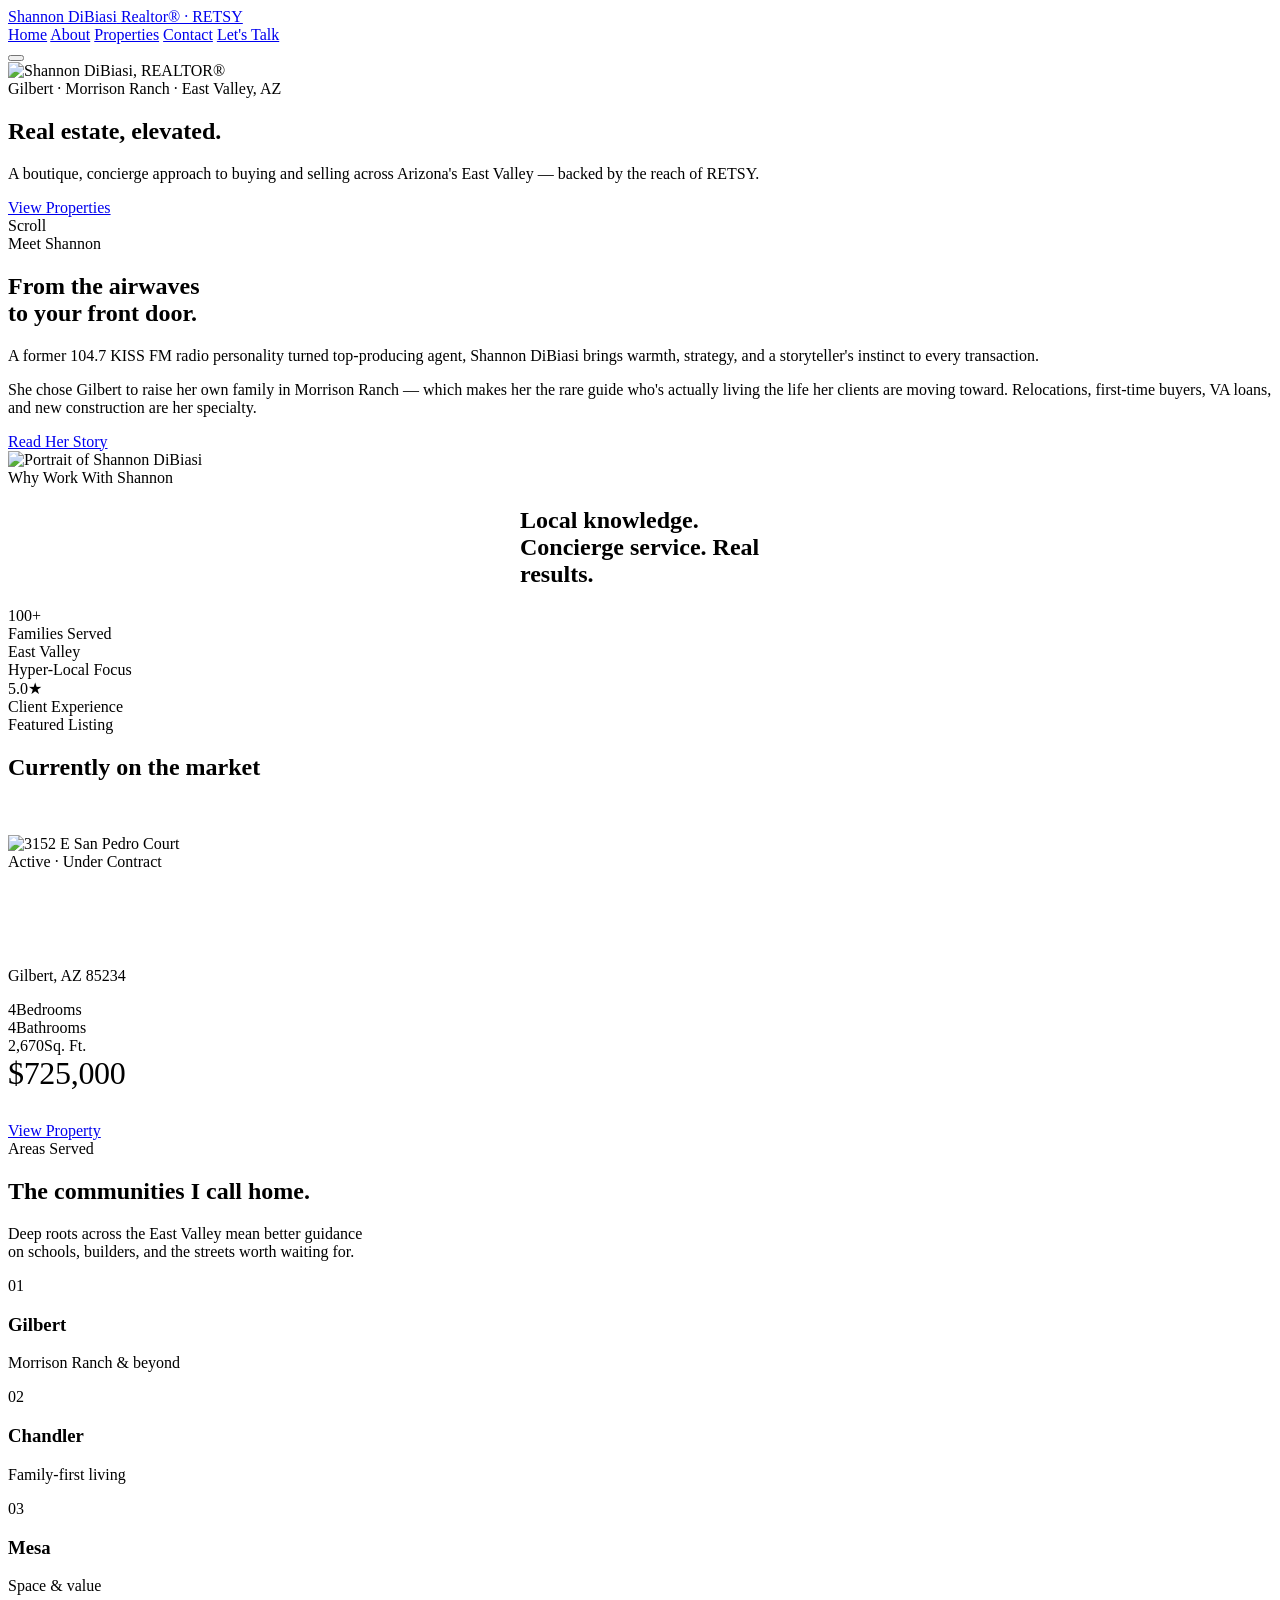
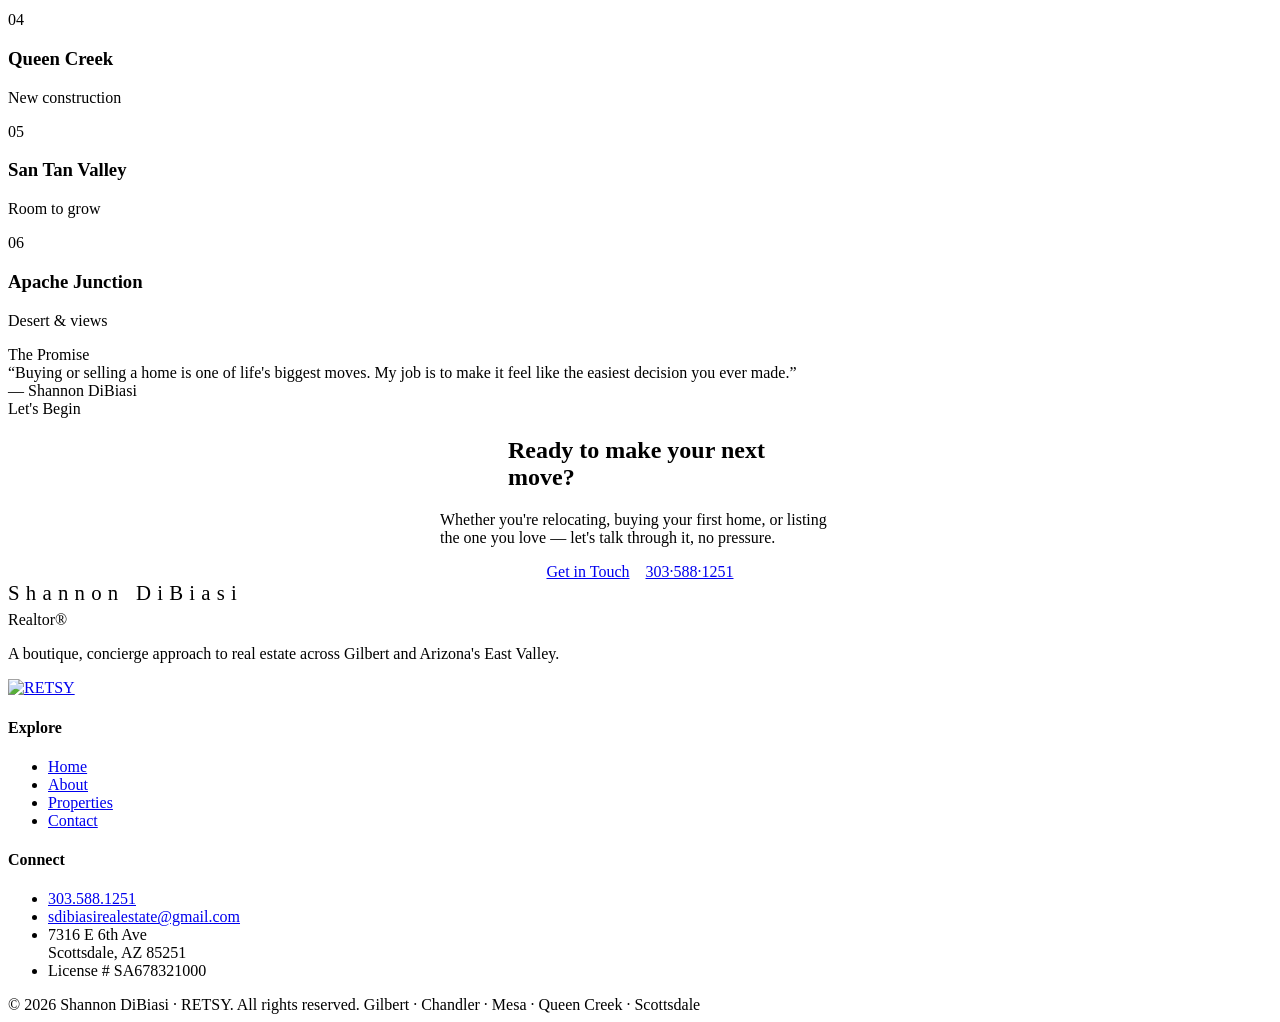
==== index.html @ bfd6ca12 "Add files via upload" ====
<!DOCTYPE html>
<html lang="en">
<head>
<meta charset="UTF-8" />
<meta name="viewport" content="width=device-width, initial-scale=1.0" />
<title>Shannon DiBiasi · Gilbert &amp; East Valley Real Estate</title>
<meta name="description" content="Shannon DiBiasi — top-producing REALTOR® with RETSY, guiding buyers and sellers through Gilbert, Morrison Ranch, and the East Valley of Arizona." />
<link rel="preconnect" href="https://fonts.googleapis.com" />
<link rel="preconnect" href="https://fonts.gstatic.com" crossorigin />
<link rel="stylesheet" href="css/styles.css" />
</head>
<body>

<!-- ============ NAV ============ -->
<header class="nav nav--dark" id="nav">
  <a href="index.html" class="brand">
    <span class="brand-name">Shannon DiBiasi</span>
    <span class="brand-sub">Realtor® · RETSY</span>
  </a>
  <nav class="nav-links" id="navLinks">
    <a href="index.html" class="active">Home</a>
    <a href="about.html">About</a>
    <a href="properties.html">Properties</a>
    <a href="contact.html">Contact</a>
    <a href="contact.html" class="btn nav-cta">Let's Talk</a>
  </nav>
  <button class="burger" id="burger" aria-label="Menu"><span></span><span></span><span></span></button>
</header>

<!-- ============ HERO ============ -->
<section class="hero">
  <div class="hero__bg"><img src="images/hero-laptop-bw.jpg" alt="Shannon DiBiasi, REALTOR®" /></div>
  <div class="hero__inner wrap">
    <span class="eyebrow">Gilbert · Morrison Ranch · East Valley, AZ</span>
    <h1 class="display mt-2">Real estate, <span class="serif-accent">elevated.</span></h1>
    <div class="hero__meta">
      <p class="lede">A boutique, concierge approach to buying and selling across Arizona's East Valley — backed by the reach of RETSY.</p>
      <a href="properties.html" class="btn btn--light">View Properties</a>
    </div>
  </div>
  <div class="scroll-cue"><span>Scroll</span><span class="line"></span></div>
</section>

<!-- ============ INTRO ============ -->
<section class="section">
  <div class="wrap split">
    <div class="reveal">
      <span class="eyebrow">Meet Shannon</span>
      <h2 class="h2 mt-2">From the airwaves<br>to your front door.</h2>
      <p class="lede mt-2">A former 104.7 KISS FM radio personality turned top-producing agent, Shannon DiBiasi brings warmth, strategy, and a storyteller's instinct to every transaction.</p>
      <p class="mt-2">She chose Gilbert to raise her own family in Morrison Ranch — which makes her the rare guide who's actually living the life her clients are moving toward. Relocations, first-time buyers, VA loans, and new construction are her specialty.</p>
      <a href="about.html" class="link-underline mt-3" style="display:inline-block">Read Her Story</a>
    </div>
    <div class="reveal" data-d="1">
      <div class="split__media split__media--tall">
        <img src="images/portrait-arch-bw.jpg" alt="Portrait of Shannon DiBiasi" />
      </div>
    </div>
  </div>
</section>

<!-- ============ STATS ============ -->
<section class="section--ink section">
  <div class="wrap">
    <div class="center reveal">
      <span class="eyebrow">Why Work With Shannon</span>
      <h2 class="h2 mt-2" style="max-width:20ch;margin-inline:auto">Local knowledge. Concierge service. Real results.</h2>
    </div>
    <div class="stats mt-4 reveal" data-d="1">
      <div class="stat"><div class="stat__num">100+</div><div class="stat__label">Families Served</div></div>
      <div class="stat"><div class="stat__num">East Valley</div><div class="stat__label">Hyper-Local Focus</div></div>
      <div class="stat"><div class="stat__num">5.0★</div><div class="stat__label">Client Experience</div></div>
    </div>
  </div>
</section>

<!-- ============ FEATURED LISTING ============ -->
<section class="section section--paper">
  <div class="wrap">
    <div class="center reveal" style="margin-bottom:54px">
      <span class="eyebrow">Featured Listing</span>
      <h2 class="h2 mt-2">Currently on the market</h2>
    </div>
  </div>
  <div class="wrap reveal" data-d="1">
    <div class="feature-prop">
      <div class="feature-prop__img"><img src="images/portrait-chair-bw.jpg" alt="3152 E San Pedro Court" style="object-position:center 30%" /></div>
      <div class="feature-prop__panel">
        <span class="prop__tag prop__tag--ink" style="position:static;align-self:flex-start">Active · Under Contract</span>
        <h3 class="h3 mt-3" style="font-size:1.9rem;color:#fff">3152 E San Pedro Court</h3>
        <p>Gilbert, AZ 85234</p>
        <div class="feature-prop__specs">
          <div class="feature-prop__spec"><span class="n">4</span><span class="l">Bedrooms</span></div>
          <div class="feature-prop__spec"><span class="n">4</span><span class="l">Bathrooms</span></div>
          <div class="feature-prop__spec"><span class="n">2,670</span><span class="l">Sq. Ft.</span></div>
        </div>
        <div style="font-size:2rem;font-weight:200;letter-spacing:-.01em;margin-bottom:30px">$725,000</div>
        <a href="properties.html" class="btn btn--light" style="align-self:flex-start">View Property</a>
      </div>
    </div>
  </div>
</section>

<!-- ============ AREAS ============ -->
<section class="section">
  <div class="wrap">
    <div class="reveal" style="max-width:46ch">
      <span class="eyebrow">Areas Served</span>
      <h2 class="h2 mt-2">The communities I call home.</h2>
      <p class="mt-2">Deep roots across the East Valley mean better guidance on schools, builders, and the streets worth waiting for.</p>
    </div>
    <div class="area-grid mt-4 reveal" data-d="1">
      <div class="area"><span class="area__idx">01</span><h3>Gilbert</h3><p>Morrison Ranch &amp; beyond</p></div>
      <div class="area"><span class="area__idx">02</span><h3>Chandler</h3><p>Family-first living</p></div>
      <div class="area"><span class="area__idx">03</span><h3>Mesa</h3><p>Space &amp; value</p></div>
      <div class="area"><span class="area__idx">04</span><h3>Queen Creek</h3><p>New construction</p></div>
      <div class="area"><span class="area__idx">05</span><h3>San Tan Valley</h3><p>Room to grow</p></div>
      <div class="area"><span class="area__idx">06</span><h3>Apache Junction</h3><p>Desert &amp; views</p></div>
    </div>
  </div>
</section>

<!-- ============ QUOTE ============ -->
<section class="section section--ink">
  <div class="wrap quote reveal">
    <span class="eyebrow">The Promise</span>
    <q class="mt-3" style="display:block">Buying or selling a home is one of life's biggest moves. My job is to make it feel like the easiest decision you ever made.</q>
    <div class="by eyebrow">— Shannon DiBiasi</div>
  </div>
</section>

<!-- ============ CTA ============ -->
<section class="section center">
  <div class="wrap reveal">
    <span class="eyebrow">Let's Begin</span>
    <h2 class="h2 mt-2" style="max-width:22ch;margin-inline:auto">Ready to make your next move?</h2>
    <p class="lede mt-2" style="max-width:50ch;margin-inline:auto">Whether you're relocating, buying your first home, or listing the one you love — let's talk through it, no pressure.</p>
    <div class="mt-3" style="display:flex;gap:16px;justify-content:center;flex-wrap:wrap">
      <a href="contact.html" class="btn">Get in Touch</a>
      <a href="tel:+13035881251" class="btn btn--ghost">303·588·1251</a>
    </div>
  </div>
</section>

<!-- ============ FOOTER ============ -->
<footer class="footer">
  <div class="wrap">
    <div class="footer__top">
      <div class="footer__brand">
        <span class="brand-name" style="font-size:1.3rem;letter-spacing:.3em">Shannon DiBiasi</span>
        <div class="brand-sub" style="margin-top:6px">Realtor®</div>
        <p>A boutique, concierge approach to real estate across Gilbert and Arizona's East Valley.</p>
        <a href="https://retsy.com" target="_blank" rel="noopener" class="footer__retsy" style="display:inline-block"><img src="images/retsy-white.png" alt="RETSY" /></a>
      </div>
      <div class="footer__col">
        <h4>Explore</h4>
        <ul>
          <li><a href="index.html">Home</a></li>
          <li><a href="about.html">About</a></li>
          <li><a href="properties.html">Properties</a></li>
          <li><a href="contact.html">Contact</a></li>
        </ul>
      </div>
      <div class="footer__col">
        <h4>Connect</h4>
        <ul>
          <li><a href="tel:+13035881251">303.588.1251</a></li>
          <li><a href="mailto:sdibiasirealestate@gmail.com">sdibiasirealestate@gmail.com</a></li>
          <li>7316 E 6th Ave<br>Scottsdale, AZ 85251</li>
          <li>License # SA678321000</li>
        </ul>
      </div>
    </div>
    <div class="footer__bottom">
      <span>© <span id="year">2026</span> Shannon DiBiasi · RETSY. All rights reserved.</span>
      <span>Gilbert · Chandler · Mesa · Queen Creek · Scottsdale</span>
    </div>
  </div>
</footer>

<script src="js/main.js"></script>
</body>
</html>
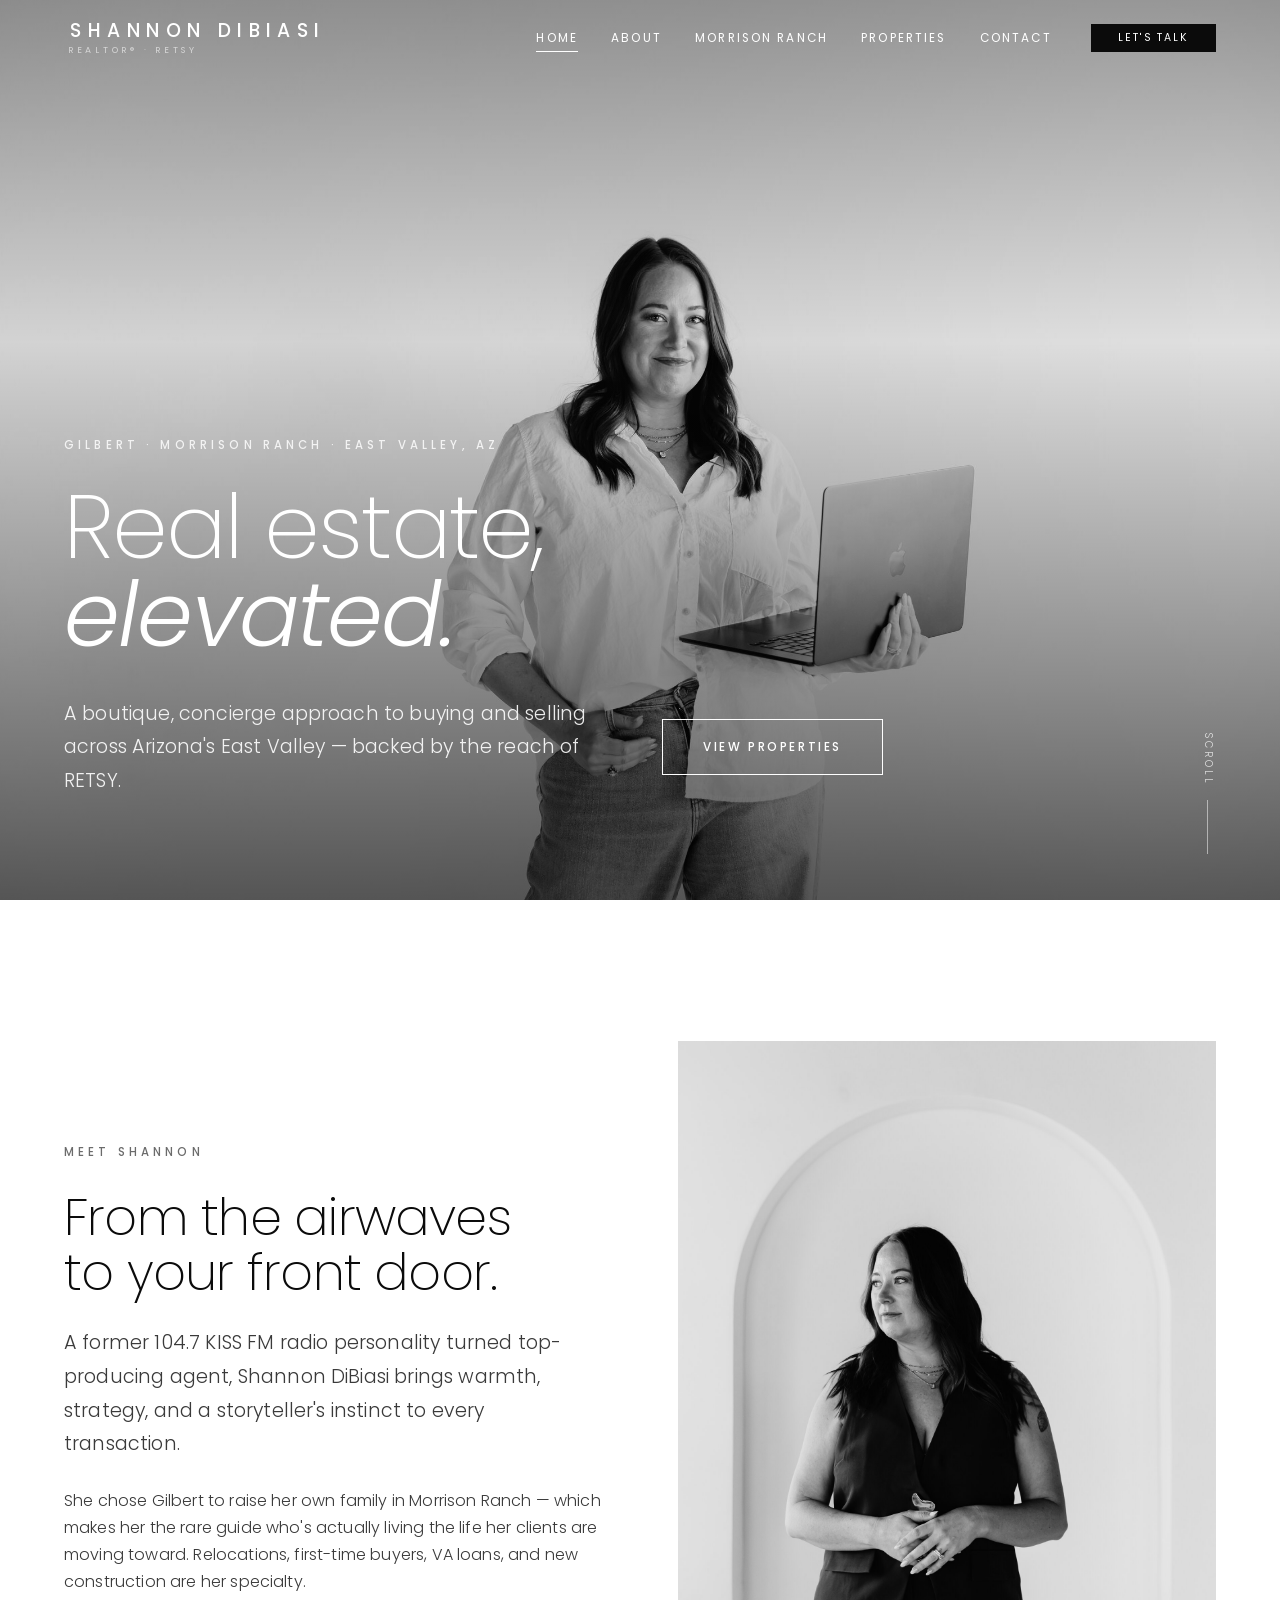
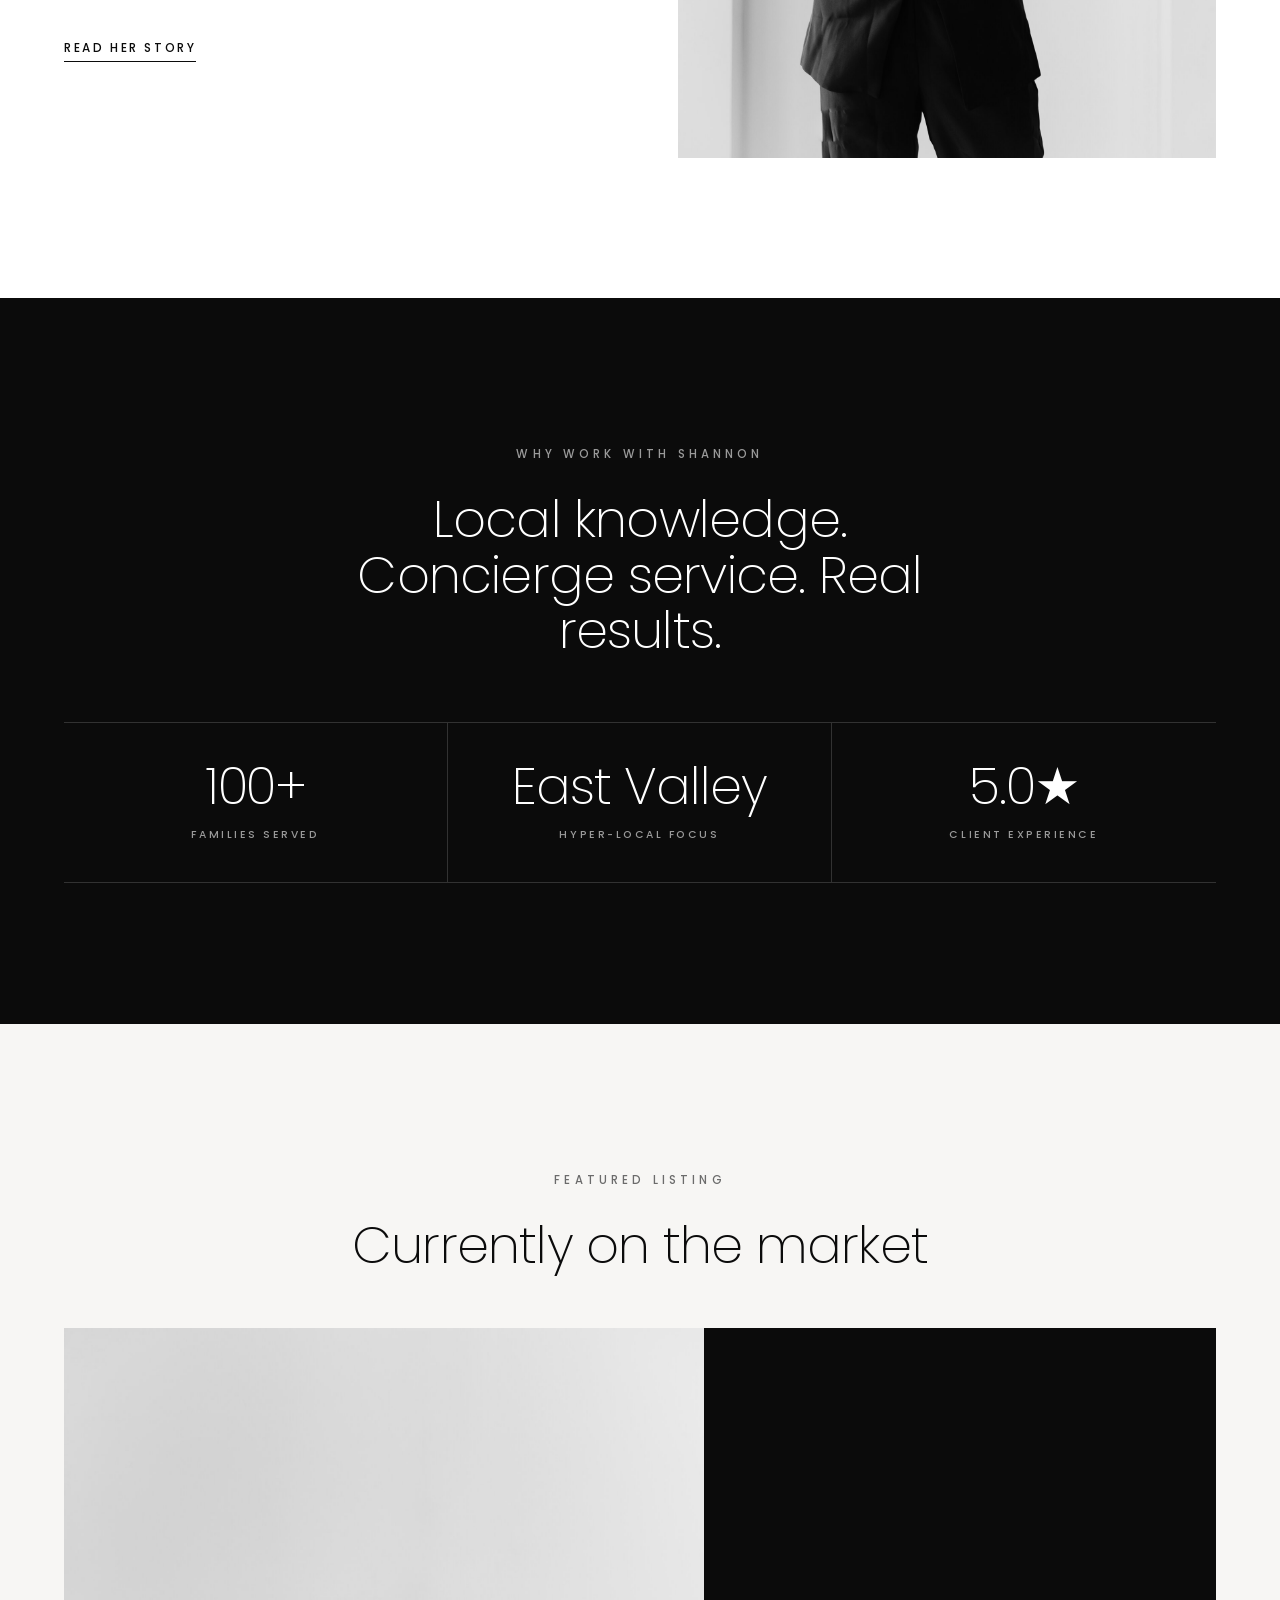
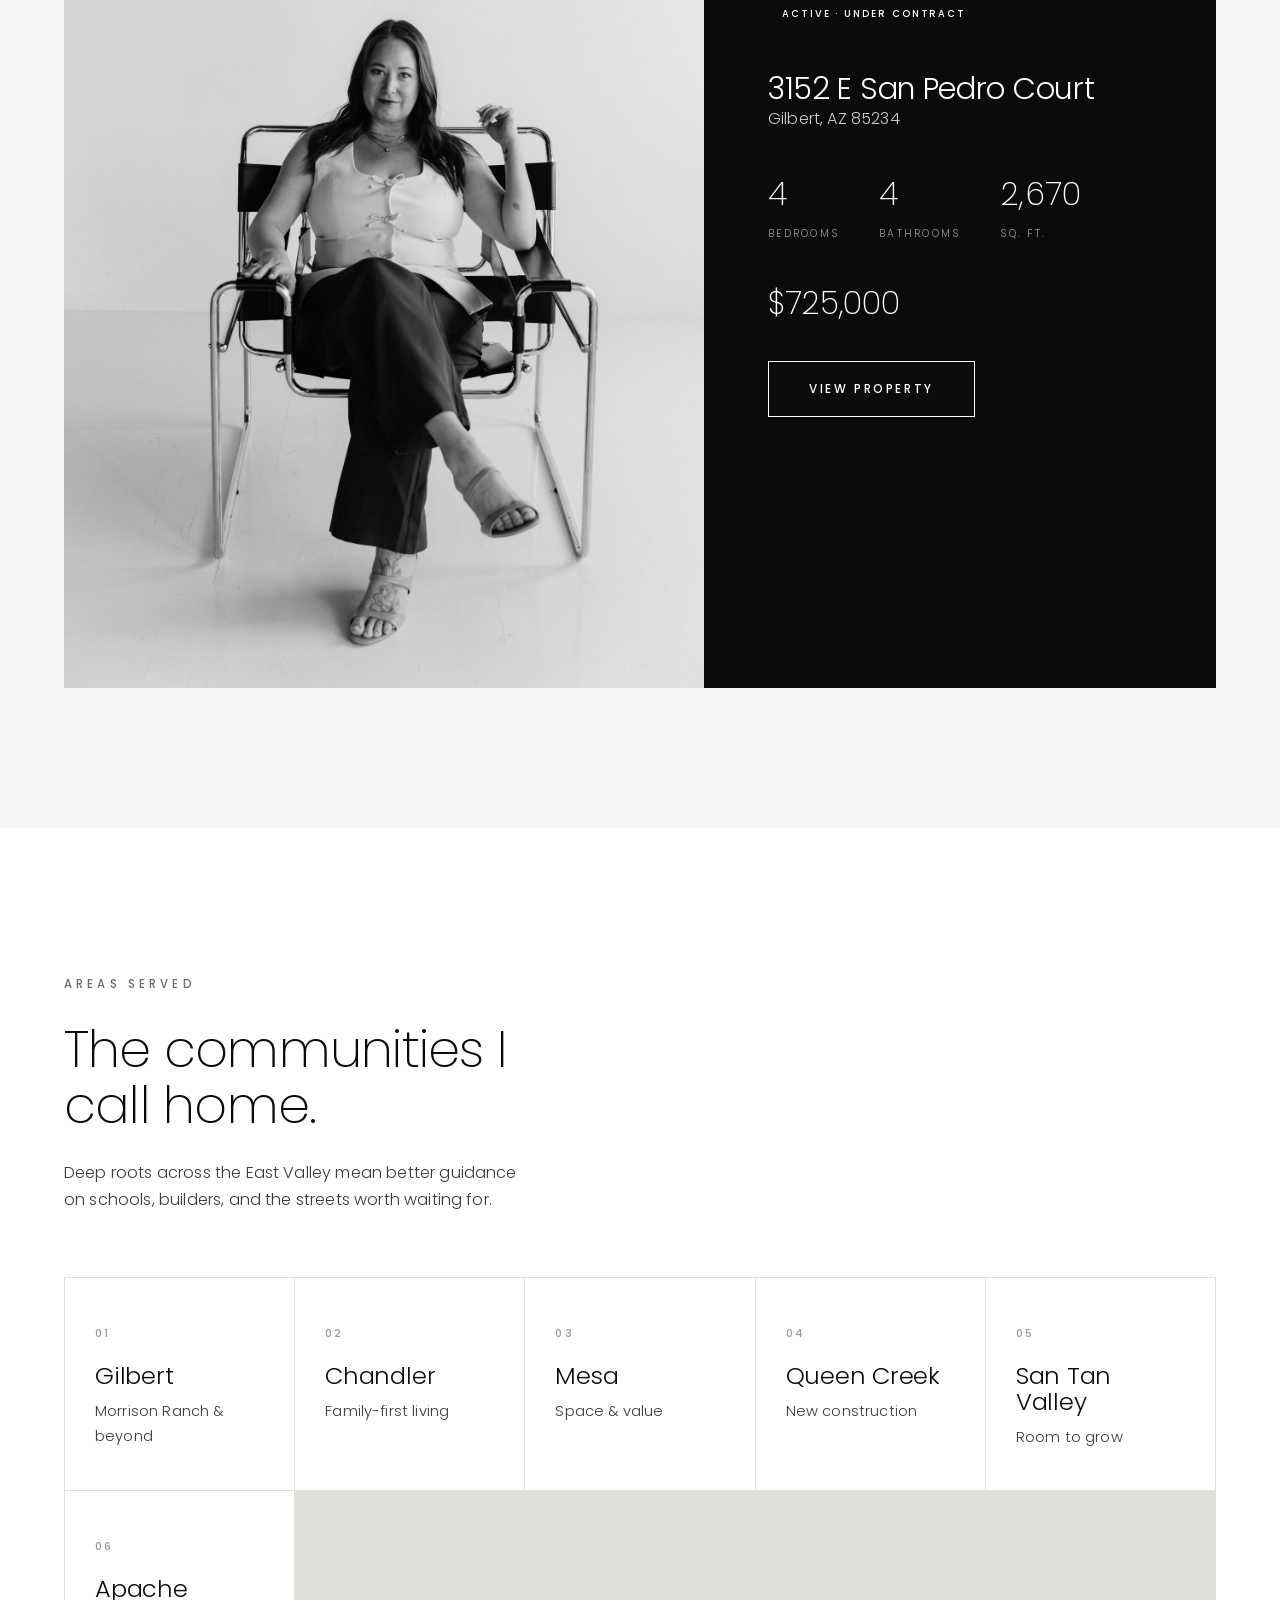
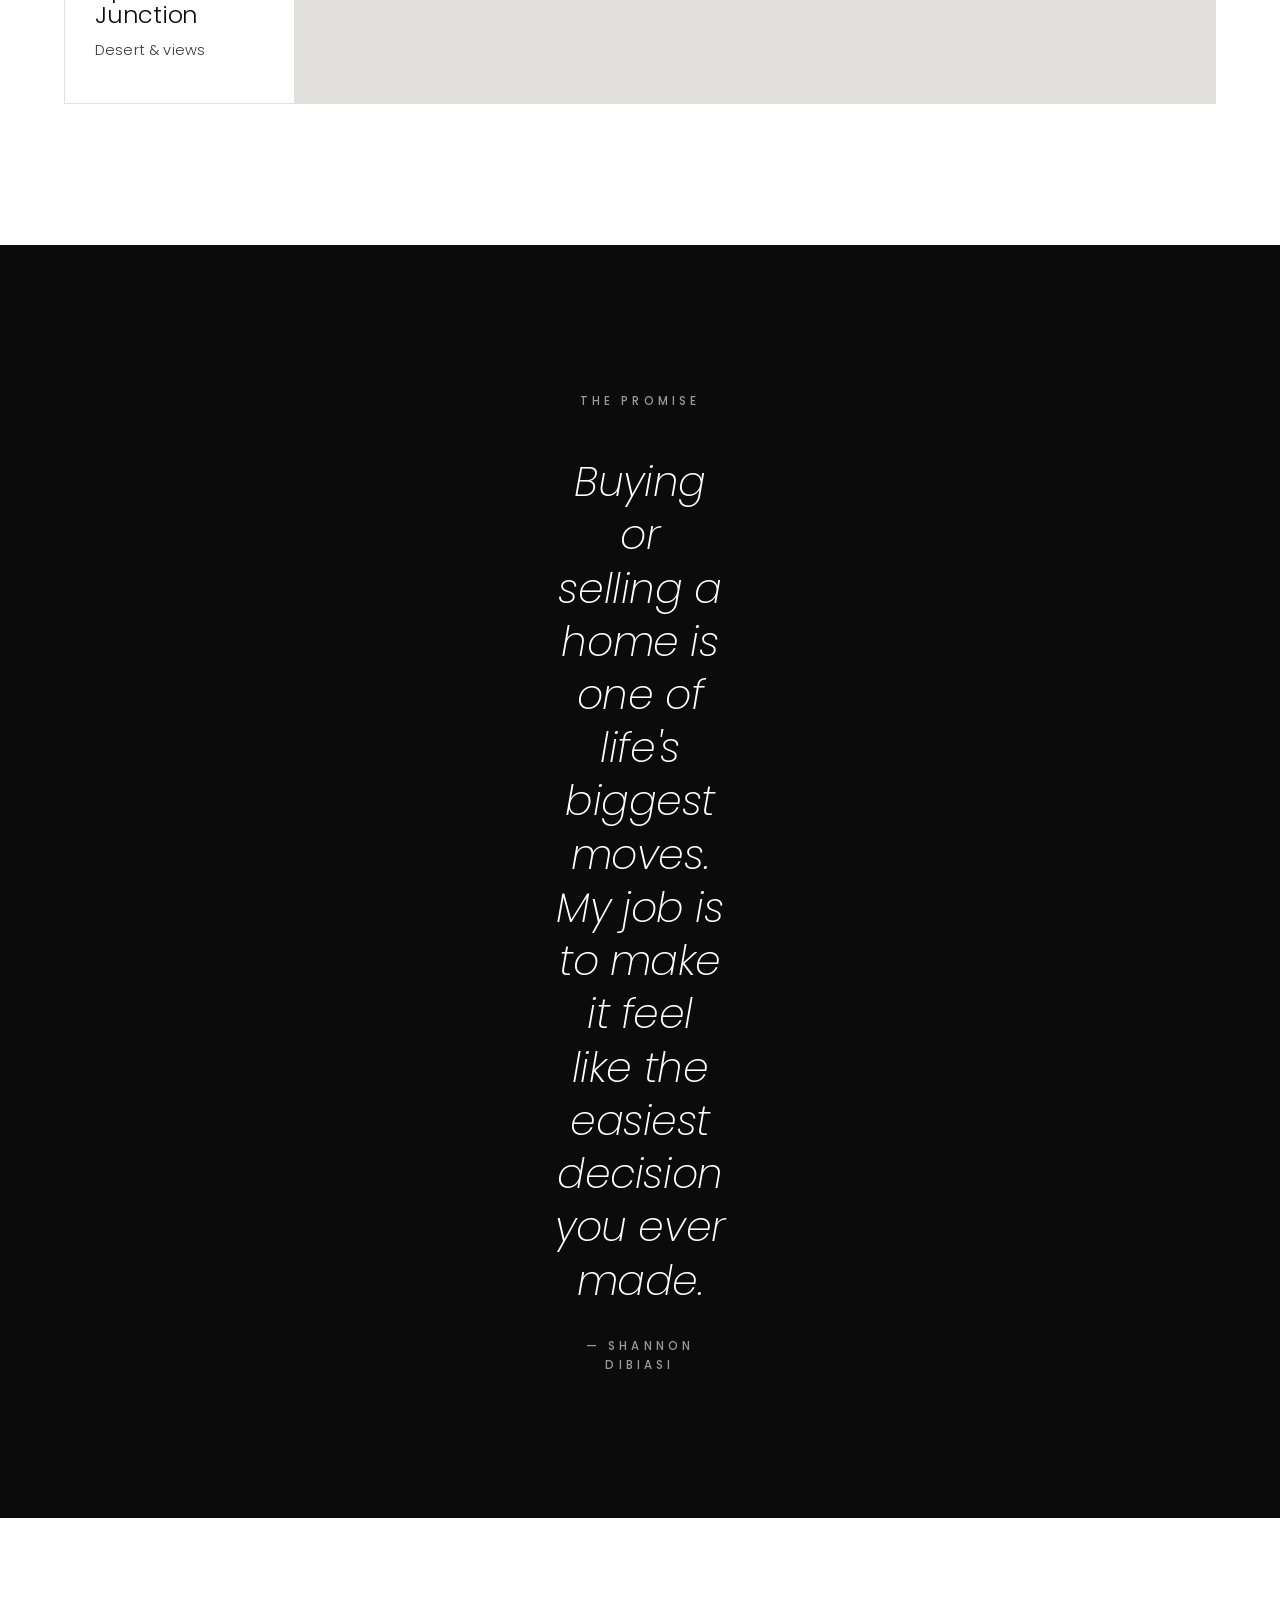
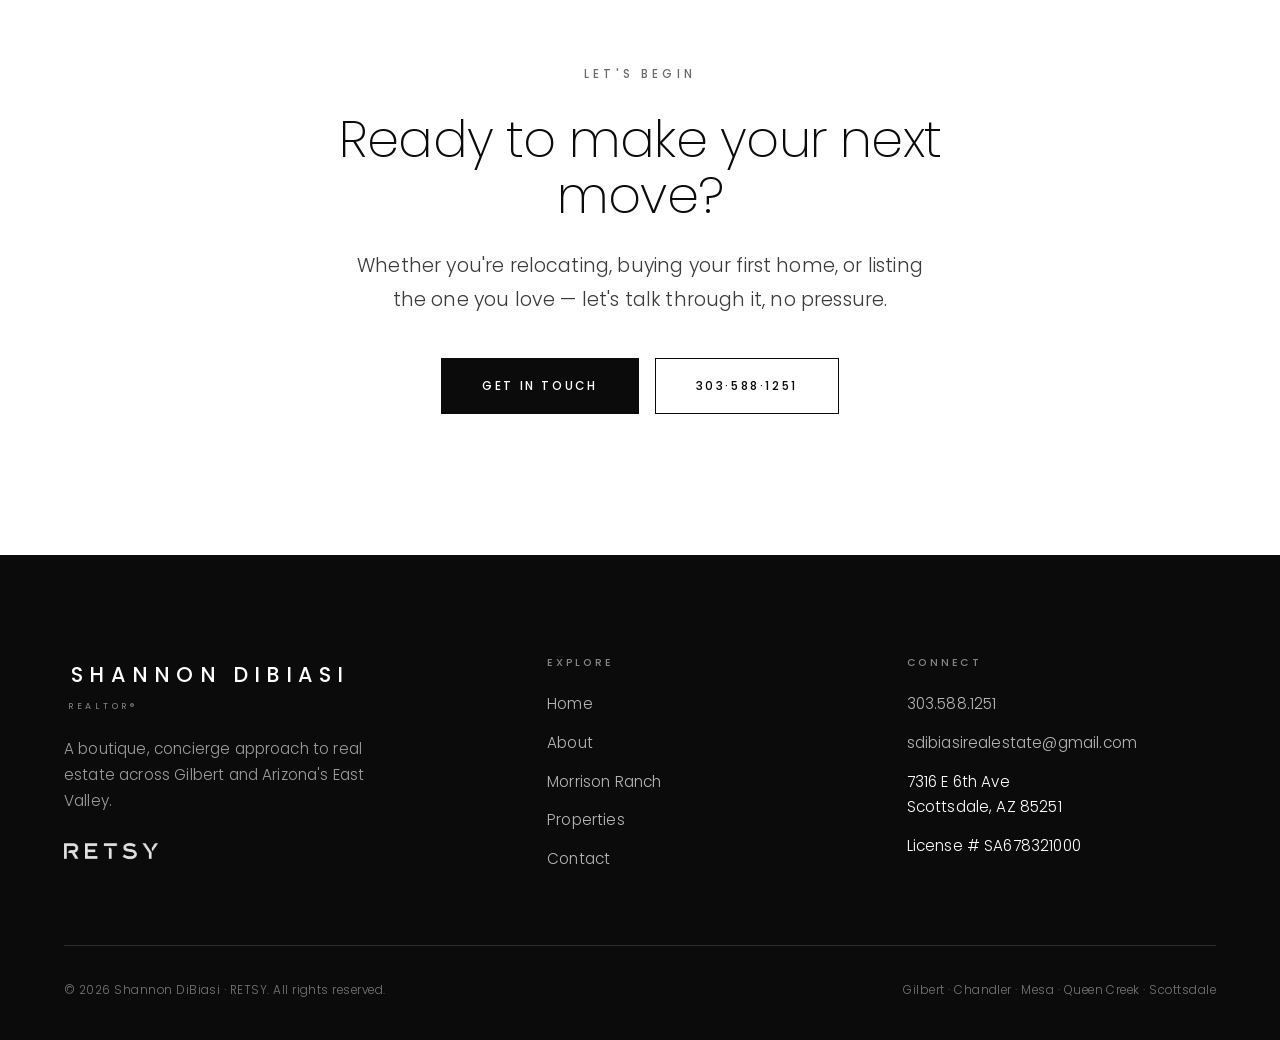
==== commit 95c6228d: "Add files via upload" ====
--- a/index.html
+++ b/index.html
@@ -5,9 +5,53 @@
 <meta name="viewport" content="width=device-width, initial-scale=1.0" />
 <title>Shannon DiBiasi · Gilbert &amp; East Valley Real Estate</title>
 <meta name="description" content="Shannon DiBiasi — top-producing REALTOR® with RETSY, guiding buyers and sellers through Gilbert, Morrison Ranch, and the East Valley of Arizona." />
+<link rel="canonical" href="https://silly-axolotl-c16f99.netlify.app/" />
+<meta name="robots" content="index, follow, max-image-preview:large" />
+<meta name="author" content="Shannon DiBiasi" />
+<meta name="geo.region" content="US-AZ" />
+<meta name="geo.placename" content="Gilbert, Arizona" />
+<meta property="og:type" content="website" />
+<meta property="og:title" content="Shannon DiBiasi · Gilbert &amp; East Valley Real Estate" />
+<meta property="og:description" content="A boutique, concierge REALTOR® serving Gilbert, Morrison Ranch, and Arizona's East Valley — backed by RETSY." />
+<meta property="og:url" content="https://silly-axolotl-c16f99.netlify.app/" />
+<meta property="og:site_name" content="Shannon DiBiasi Real Estate" />
+<meta property="og:image" content="https://silly-axolotl-c16f99.netlify.app/images/hero-laptop-bw.jpg" />
+<meta name="twitter:card" content="summary_large_image" />
+<meta name="twitter:title" content="Shannon DiBiasi · Gilbert &amp; East Valley Real Estate" />
+<meta name="twitter:description" content="A boutique, concierge REALTOR® serving Gilbert, Morrison Ranch, and Arizona's East Valley." />
+<meta name="twitter:image" content="https://silly-axolotl-c16f99.netlify.app/images/hero-laptop-bw.jpg" />
 <link rel="preconnect" href="https://fonts.googleapis.com" />
 <link rel="preconnect" href="https://fonts.gstatic.com" crossorigin />
 <link rel="stylesheet" href="css/styles.css" />
+<script type="application/ld+json">
+{
+  "@context": "https://schema.org",
+  "@graph": [
+    {
+      "@type": "WebSite",
+      "@id": "https://silly-axolotl-c16f99.netlify.app/#website",
+      "url": "https://silly-axolotl-c16f99.netlify.app/",
+      "name": "Shannon DiBiasi Real Estate",
+      "publisher": { "@id": "https://silly-axolotl-c16f99.netlify.app/#agent" }
+    },
+    {
+      "@type": "RealEstateAgent",
+      "@id": "https://silly-axolotl-c16f99.netlify.app/#agent",
+      "name": "Shannon DiBiasi",
+      "jobTitle": "REALTOR®",
+      "description": "Top-producing REALTOR® with RETSY specializing in Morrison Ranch, Gilbert, relocation buyers, VA loans, and new construction across Arizona's East Valley.",
+      "image": "https://silly-axolotl-c16f99.netlify.app/images/portrait-arch-bw.jpg",
+      "telephone": "+1-303-588-1251",
+      "email": "sdibiasirealestate@gmail.com",
+      "url": "https://silly-axolotl-c16f99.netlify.app/",
+      "areaServed": ["Morrison Ranch", "Gilbert AZ", "Chandler AZ", "Mesa AZ", "Queen Creek AZ", "San Tan Valley AZ", "Scottsdale AZ", "East Valley, Arizona"],
+      "knowsAbout": ["Morrison Ranch real estate", "Relocation to Gilbert Arizona", "VA loans", "New construction homes", "First-time home buyers"],
+      "worksFor": { "@type": "Organization", "name": "RETSY" },
+      "address": { "@type": "PostalAddress", "streetAddress": "7316 E 6th Ave", "addressLocality": "Scottsdale", "addressRegion": "AZ", "postalCode": "85251", "addressCountry": "US" }
+    }
+  ]
+}
+</script>
 </head>
 <body>
 
@@ -20,6 +64,7 @@
   <nav class="nav-links" id="navLinks">
     <a href="index.html" class="active">Home</a>
     <a href="about.html">About</a>
+    <a href="morrison-ranch.html">Morrison Ranch</a>
     <a href="properties.html">Properties</a>
     <a href="contact.html">Contact</a>
     <a href="contact.html" class="btn nav-cta">Let's Talk</a>
@@ -157,6 +202,7 @@
         <ul>
           <li><a href="index.html">Home</a></li>
           <li><a href="about.html">About</a></li>
+          <li><a href="morrison-ranch.html">Morrison Ranch</a></li>
           <li><a href="properties.html">Properties</a></li>
           <li><a href="contact.html">Contact</a></li>
         </ul>
--- a/css/styles.css
+++ b/css/styles.css
@@ -0,0 +1,276 @@
+/* =============================================================
+   SHANNON DiBIASI — REAL ESTATE
+   Black & White Luxury · Poppins
+   ============================================================= */
+
+@import url('https://fonts.googleapis.com/css2?family=Poppins:ital,wght@0,100;0,200;0,300;0,400;0,500;0,600;0,700;0,800;0,900;1,300;1,400&display=swap');
+
+/* ---------- Tokens ---------- */
+:root{
+  --ink:        #0b0b0b;   /* near-black */
+  --ink-soft:   #1a1a1a;
+  --white:      #ffffff;
+  --paper:      #f7f6f4;   /* faintly warm off-white for section breaks */
+  --grey-900:   #161616;
+  --grey-700:   #3a3a3a;
+  --grey-500:   #6b6b6b;
+  --grey-400:   #9a9a9a;
+  --grey-300:   #cfccc9;
+  --grey-200:   #e6e4e1;
+  --line:       #e2e0dd;
+
+  --maxw: 1320px;
+  --gutter: clamp(22px, 5vw, 80px);
+  --ease: cubic-bezier(.22,.61,.36,1);
+
+  --fs-eyebrow: .72rem;
+}
+
+/* ---------- Reset ---------- */
+*{margin:0;padding:0;box-sizing:border-box}
+html{scroll-behavior:smooth;-webkit-text-size-adjust:100%}
+body{
+  font-family:'Poppins',system-ui,sans-serif;
+  font-weight:300;
+  color:var(--ink);
+  background:var(--white);
+  line-height:1.7;
+  letter-spacing:.01em;
+  -webkit-font-smoothing:antialiased;
+  overflow-x:hidden;
+}
+img{display:block;max-width:100%;height:auto}
+a{color:inherit;text-decoration:none}
+ul{list-style:none}
+
+/* ---------- Type ---------- */
+h1,h2,h3,h4{font-weight:300;line-height:1.08;letter-spacing:-.01em}
+.display{
+  font-size:clamp(2.6rem,7vw,6.2rem);
+  font-weight:200;
+  letter-spacing:-.02em;
+  line-height:.98;
+}
+.h2{font-size:clamp(1.9rem,4vw,3.4rem);font-weight:200;letter-spacing:-.015em}
+.h3{font-size:clamp(1.3rem,2vw,1.8rem);font-weight:300}
+.eyebrow{
+  font-size:var(--fs-eyebrow);
+  font-weight:500;
+  letter-spacing:.36em;
+  text-transform:uppercase;
+  color:var(--grey-500);
+  display:inline-block;
+}
+.lede{font-size:clamp(1.05rem,1.5vw,1.3rem);font-weight:300;color:var(--grey-700);line-height:1.75}
+.serif-accent{font-style:italic;font-weight:300}
+p{font-weight:300;color:var(--grey-700)}
+strong{font-weight:500;color:var(--ink)}
+
+/* ---------- Layout helpers ---------- */
+.wrap{max-width:var(--maxw);margin:0 auto;padding-inline:var(--gutter)}
+.section{padding-block:clamp(70px,11vw,150px)}
+.section--paper{background:var(--paper)}
+.section--ink{background:var(--ink);color:var(--white)}
+.section--ink p{color:var(--grey-300)}
+.section--ink .eyebrow{color:var(--grey-400)}
+.center{text-align:center}
+.mt-1{margin-top:14px}.mt-2{margin-top:26px}.mt-3{margin-top:42px}.mt-4{margin-top:64px}
+
+/* ---------- Buttons ---------- */
+.btn{
+  --pad:17px 40px;
+  display:inline-flex;align-items:center;gap:.7em;
+  padding:var(--pad);
+  font-size:.74rem;font-weight:500;letter-spacing:.22em;text-transform:uppercase;
+  border:1px solid var(--ink);
+  background:var(--ink);color:var(--white);
+  cursor:pointer;transition:.5s var(--ease);
+  white-space:nowrap;
+}
+.btn:hover{background:transparent;color:var(--ink)}
+.btn--ghost{background:transparent;color:var(--ink)}
+.btn--ghost:hover{background:var(--ink);color:var(--white)}
+.btn--light{border-color:var(--white);background:transparent;color:var(--white)}
+.btn--light:hover{background:var(--white);color:var(--ink)}
+.link-underline{
+  font-size:.74rem;font-weight:500;letter-spacing:.22em;text-transform:uppercase;
+  position:relative;padding-bottom:4px;
+}
+.link-underline::after{
+  content:"";position:absolute;left:0;bottom:0;width:100%;height:1px;
+  background:currentColor;transform:scaleX(1);transform-origin:left;transition:transform .5s var(--ease);
+}
+.link-underline:hover::after{transform:scaleX(0);transform-origin:right}
+
+/* ---------- Header / Nav ---------- */
+.nav{
+  position:fixed;top:0;left:0;width:100%;z-index:1000;
+  display:flex;align-items:center;justify-content:space-between;
+  padding:22px var(--gutter);
+  transition:background .5s var(--ease),padding .5s var(--ease),box-shadow .5s var(--ease);
+}
+.nav--scrolled{background:rgba(255,255,255,.92);backdrop-filter:blur(12px);padding-block:14px;box-shadow:0 1px 0 var(--line)}
+.nav--dark:not(.nav--scrolled){color:var(--white)}
+.nav--dark:not(.nav--scrolled) .brand-sub{color:rgba(255,255,255,.6)}
+.brand{display:flex;flex-direction:column;line-height:1;gap:5px}
+.brand-name{font-size:1.18rem;font-weight:500;letter-spacing:.34em;text-transform:uppercase;padding-left:.34em}
+.brand-sub{font-size:.56rem;font-weight:400;letter-spacing:.42em;text-transform:uppercase;color:var(--grey-500);padding-left:.42em}
+.nav-links{display:flex;align-items:center;gap:clamp(20px,2.6vw,42px)}
+.nav-links a{font-size:.74rem;font-weight:400;letter-spacing:.18em;text-transform:uppercase;position:relative;padding-block:4px}
+.nav-links a:not(.btn)::after{
+  content:"";position:absolute;left:0;bottom:0;width:0;height:1px;background:currentColor;transition:width .45s var(--ease);
+}
+.nav-links a:not(.btn):hover::after,.nav-links a.active::after{width:100%}
+.nav-links .btn{--pad:12px 26px;font-size:.66rem}
+.nav-cta{margin-left:6px}
+
+/* burger */
+.burger{display:none;flex-direction:column;gap:5px;background:none;border:0;cursor:pointer;padding:6px;z-index:1100}
+.burger span{width:26px;height:1.5px;background:currentColor;transition:.4s var(--ease)}
+.burger.open span:nth-child(1){transform:translateY(6.5px) rotate(45deg)}
+.burger.open span:nth-child(2){opacity:0}
+.burger.open span:nth-child(3){transform:translateY(-6.5px) rotate(-45deg)}
+
+/* ---------- Hero ---------- */
+.hero{position:relative;min-height:100svh;display:flex;align-items:flex-end;color:var(--white);overflow:hidden}
+.hero__bg{position:absolute;inset:0;z-index:-2}
+.hero__bg img{width:100%;height:100%;object-fit:cover;object-position:center 22%}
+.hero__bg::after{content:"";position:absolute;inset:0;background:linear-gradient(180deg,rgba(0,0,0,.34) 0%,rgba(0,0,0,.05) 38%,rgba(0,0,0,.62) 100%)}
+.hero__inner{width:100%;padding-bottom:clamp(50px,8vw,110px);padding-top:140px}
+.hero .eyebrow{color:rgba(255,255,255,.82)}
+.hero .display{color:#fff;max-width:16ch}
+.hero__meta{display:flex;flex-wrap:wrap;gap:26px 46px;margin-top:38px;align-items:center}
+.hero__meta .lede{color:rgba(255,255,255,.9);max-width:46ch;margin:0}
+
+/* scroll cue */
+.scroll-cue{position:absolute;right:var(--gutter);bottom:46px;display:flex;align-items:center;gap:14px;font-size:.62rem;letter-spacing:.3em;text-transform:uppercase;color:rgba(255,255,255,.75);writing-mode:vertical-rl}
+.scroll-cue .line{width:1px;height:54px;background:rgba(255,255,255,.5);position:relative;overflow:hidden}
+.scroll-cue .line::after{content:"";position:absolute;top:-100%;left:0;width:100%;height:100%;background:#fff;animation:cue 2.4s var(--ease) infinite}
+@keyframes cue{0%{top:-100%}60%,100%{top:100%}}
+
+/* ---------- Split / feature blocks ---------- */
+.split{display:grid;grid-template-columns:1fr 1fr;align-items:center;gap:clamp(36px,6vw,96px)}
+.split--img-right{direction:ltr}
+.split__media{position:relative}
+.split__media img{width:100%;aspect-ratio:4/5;object-fit:cover}
+.split__media--tall img{aspect-ratio:3/4}
+.media-frame{position:relative}
+.media-frame::before{content:"";position:absolute;inset:18px;border:1px solid rgba(255,255,255,.0);z-index:2;pointer-events:none}
+
+/* stat row */
+.stats{display:grid;grid-template-columns:repeat(3,1fr);gap:0;border-top:1px solid var(--line);border-bottom:1px solid var(--line)}
+.section--ink .stats{border-color:rgba(255,255,255,.16)}
+.stat{padding:38px 14px;text-align:center;border-right:1px solid var(--line)}
+.section--ink .stat{border-color:rgba(255,255,255,.16)}
+.stat:last-child{border-right:0}
+.stat__num{font-size:clamp(2.4rem,4vw,3.4rem);font-weight:200;letter-spacing:-.02em;line-height:1}
+.stat__label{font-size:.66rem;font-weight:500;letter-spacing:.24em;text-transform:uppercase;color:var(--grey-500);margin-top:14px}
+.section--ink .stat__label{color:var(--grey-400)}
+
+/* ---------- Areas / list grid ---------- */
+.area-grid{display:grid;grid-template-columns:repeat(auto-fit,minmax(220px,1fr));gap:1px;background:var(--line);border:1px solid var(--line)}
+.area{background:var(--white);padding:40px 30px;transition:.5s var(--ease)}
+.area:hover{background:var(--ink);color:var(--white)}
+.area:hover p,.area:hover .area__idx{color:rgba(255,255,255,.6)}
+.area__idx{font-size:.68rem;letter-spacing:.2em;color:var(--grey-400);font-weight:500}
+.area h3{margin:18px 0 10px;font-weight:300;font-size:1.5rem}
+.area p{font-size:.92rem}
+
+/* ---------- Property cards ---------- */
+.prop-grid{display:grid;grid-template-columns:repeat(auto-fill,minmax(330px,1fr));gap:clamp(26px,3vw,46px)}
+.prop{display:block;cursor:pointer}
+.prop__img{position:relative;overflow:hidden;aspect-ratio:4/3;background:var(--grey-200)}
+.prop__img img{width:100%;height:100%;object-fit:cover;transition:transform 1.1s var(--ease)}
+.prop:hover .prop__img img{transform:scale(1.06)}
+.prop__tag{position:absolute;top:18px;left:18px;background:var(--white);color:var(--ink);font-size:.6rem;letter-spacing:.2em;text-transform:uppercase;font-weight:500;padding:8px 14px}
+.prop__tag--ink{background:var(--ink);color:var(--white)}
+.prop__body{padding:22px 2px}
+.prop__price{font-size:1.5rem;font-weight:300;letter-spacing:-.01em}
+.prop__addr{font-size:.95rem;color:var(--grey-700);margin-top:4px}
+.prop__specs{display:flex;gap:20px;margin-top:16px;padding-top:16px;border-top:1px solid var(--line);font-size:.78rem;letter-spacing:.04em;color:var(--grey-500);text-transform:uppercase}
+.prop__specs b{font-weight:500;color:var(--ink)}
+
+/* placeholder (no-photo) property tile */
+.prop__img--ph{display:flex;align-items:center;justify-content:center;background:repeating-linear-gradient(135deg,#f3f1ee,#f3f1ee 12px,#efeceA 12px,#efece9 24px)}
+.prop__img--ph span{font-size:.66rem;letter-spacing:.28em;text-transform:uppercase;color:var(--grey-400)}
+
+/* featured property banner */
+.feature-prop{display:grid;grid-template-columns:1.25fr 1fr;min-height:560px}
+.feature-prop__img img{width:100%;height:100%;object-fit:cover;min-height:560px}
+.feature-prop__panel{background:var(--ink);color:var(--white);display:flex;flex-direction:column;justify-content:center;padding:clamp(40px,5vw,80px)}
+.feature-prop__panel p{color:var(--grey-300)}
+.feature-prop__specs{display:flex;gap:40px;margin:34px 0;flex-wrap:wrap}
+.feature-prop__spec span{display:block}
+.feature-prop__spec .n{font-size:2rem;font-weight:200}
+.feature-prop__spec .l{font-size:.64rem;letter-spacing:.22em;text-transform:uppercase;color:var(--grey-400);margin-top:4px}
+
+/* ---------- Quote ---------- */
+.quote{max-width:30ch;margin-inline:auto;text-align:center}
+.quote q{font-size:clamp(1.6rem,3.2vw,2.7rem);font-weight:200;font-style:italic;line-height:1.3;letter-spacing:-.01em;quotes:none}
+.quote .by{margin-top:30px}
+
+/* ---------- Contact ---------- */
+.contact-grid{display:grid;grid-template-columns:1fr 1fr;gap:clamp(40px,6vw,100px)}
+.field{margin-bottom:26px}
+.field label{display:block;font-size:.64rem;letter-spacing:.22em;text-transform:uppercase;color:var(--grey-500);font-weight:500;margin-bottom:10px}
+.field input,.field textarea,.field select{
+  width:100%;border:0;border-bottom:1px solid var(--grey-300);background:transparent;
+  padding:12px 2px;font-family:inherit;font-size:1rem;font-weight:300;color:var(--ink);transition:border-color .4s var(--ease);
+}
+.field input:focus,.field textarea:focus,.field select:focus{outline:0;border-color:var(--ink)}
+.field textarea{resize:vertical;min-height:120px}
+.contact-detail{margin-bottom:34px}
+.contact-detail .eyebrow{margin-bottom:8px}
+.contact-detail a,.contact-detail p{font-size:1.18rem;font-weight:300;color:var(--ink)}
+.contact-detail a:hover{color:var(--grey-500)}
+
+/* ---------- Footer ---------- */
+.footer{background:var(--ink);color:var(--white);padding-block:clamp(60px,8vw,110px) 40px}
+.footer a{color:rgba(255,255,255,.7);transition:color .4s}
+.footer a:hover{color:#fff}
+.footer__top{display:grid;grid-template-columns:1.4fr 1fr 1fr;gap:50px;padding-bottom:60px;border-bottom:1px solid rgba(255,255,255,.14)}
+.footer__brand .brand-name{color:#fff}
+.footer__brand .brand-sub{color:rgba(255,255,255,.5)}
+.footer__brand p{color:rgba(255,255,255,.6);margin-top:22px;max-width:34ch;font-size:.95rem}
+.footer__col h4{font-size:.66rem;letter-spacing:.26em;text-transform:uppercase;color:rgba(255,255,255,.5);font-weight:500;margin-bottom:22px}
+.footer__col li{margin-bottom:13px;font-size:.95rem}
+.footer__retsy img{height:26px;width:auto;opacity:.9;margin-top:24px}
+.footer__bottom{display:flex;justify-content:space-between;align-items:center;flex-wrap:wrap;gap:16px;padding-top:34px;font-size:.74rem;color:rgba(255,255,255,.45);letter-spacing:.04em}
+.footer__bottom a{color:rgba(255,255,255,.45)}
+
+/* ---------- Page hero (interior pages) ---------- */
+.page-hero{padding-top:170px;padding-bottom:clamp(40px,6vw,80px)}
+.page-hero .display{max-width:18ch}
+
+/* ---------- Reveal animation ---------- */
+.reveal{opacity:0;transform:translateY(26px);transition:opacity 1s var(--ease),transform 1s var(--ease)}
+.reveal.in{opacity:1;transform:none}
+.reveal[data-d="1"]{transition-delay:.12s}
+.reveal[data-d="2"]{transition-delay:.24s}
+.reveal[data-d="3"]{transition-delay:.36s}
+
+/* ---------- Mobile ---------- */
+@media (max-width:900px){
+  .nav-links{
+    position:fixed;inset:0;background:var(--ink);color:#fff;
+    flex-direction:column;justify-content:center;gap:30px;
+    transform:translateX(100%);transition:transform .55s var(--ease);
+  }
+  .nav-links.open{transform:none}
+  .nav-links a{font-size:1.1rem;letter-spacing:.16em}
+  .nav-links a:not(.btn)::after{display:none}
+  .nav-links .btn{--pad:15px 34px;font-size:.74rem;margin-top:8px}
+  .burger{display:flex}
+  .nav--dark:not(.nav--scrolled) .burger{color:#fff}
+  .split,.contact-grid,.feature-prop{grid-template-columns:1fr}
+  .feature-prop__img img,.feature-prop__img{min-height:380px}
+  .footer__top{grid-template-columns:1fr;gap:40px}
+  .split__order-img{order:-1}
+}
+@media (max-width:560px){
+  .stats{grid-template-columns:1fr}
+  .stat{border-right:0;border-bottom:1px solid var(--line)}
+  .section--ink .stat{border-color:rgba(255,255,255,.16)}
+  .stat:last-child{border-bottom:0}
+  .hero__meta{gap:22px}
+}
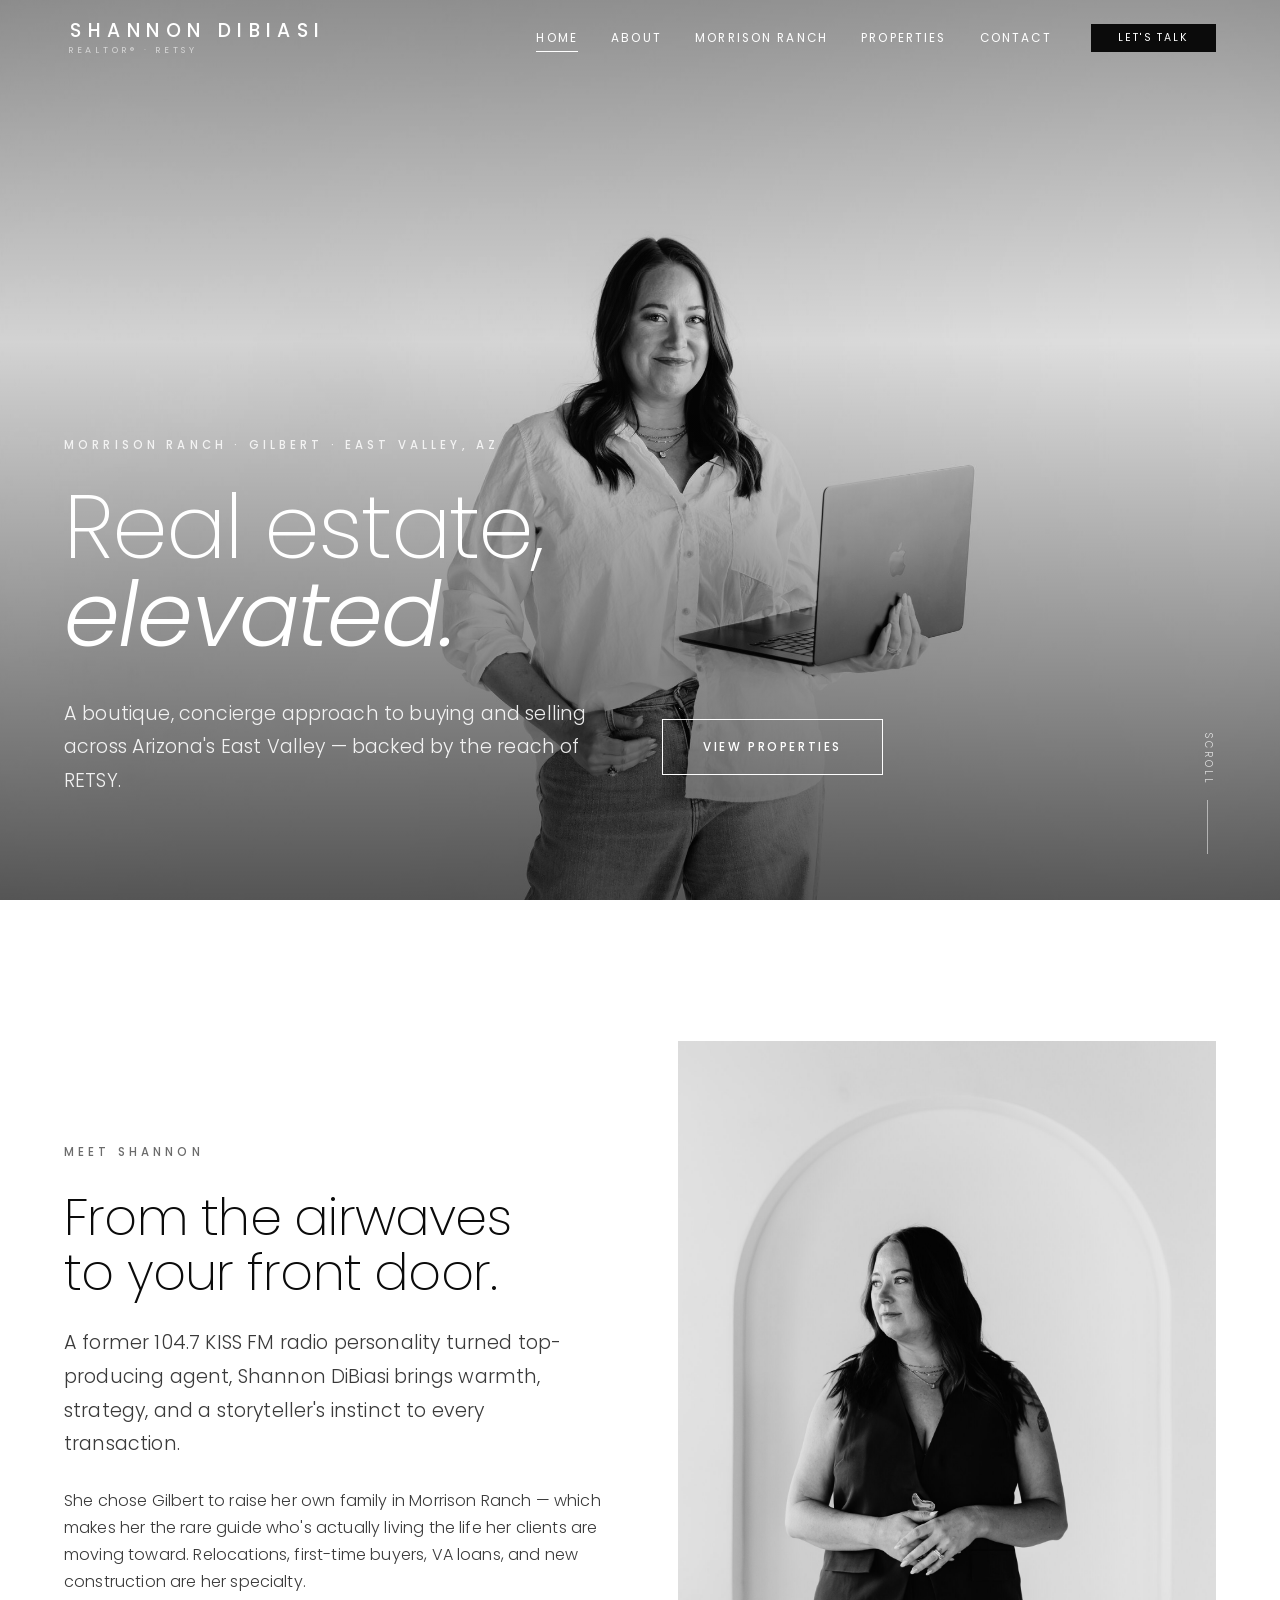
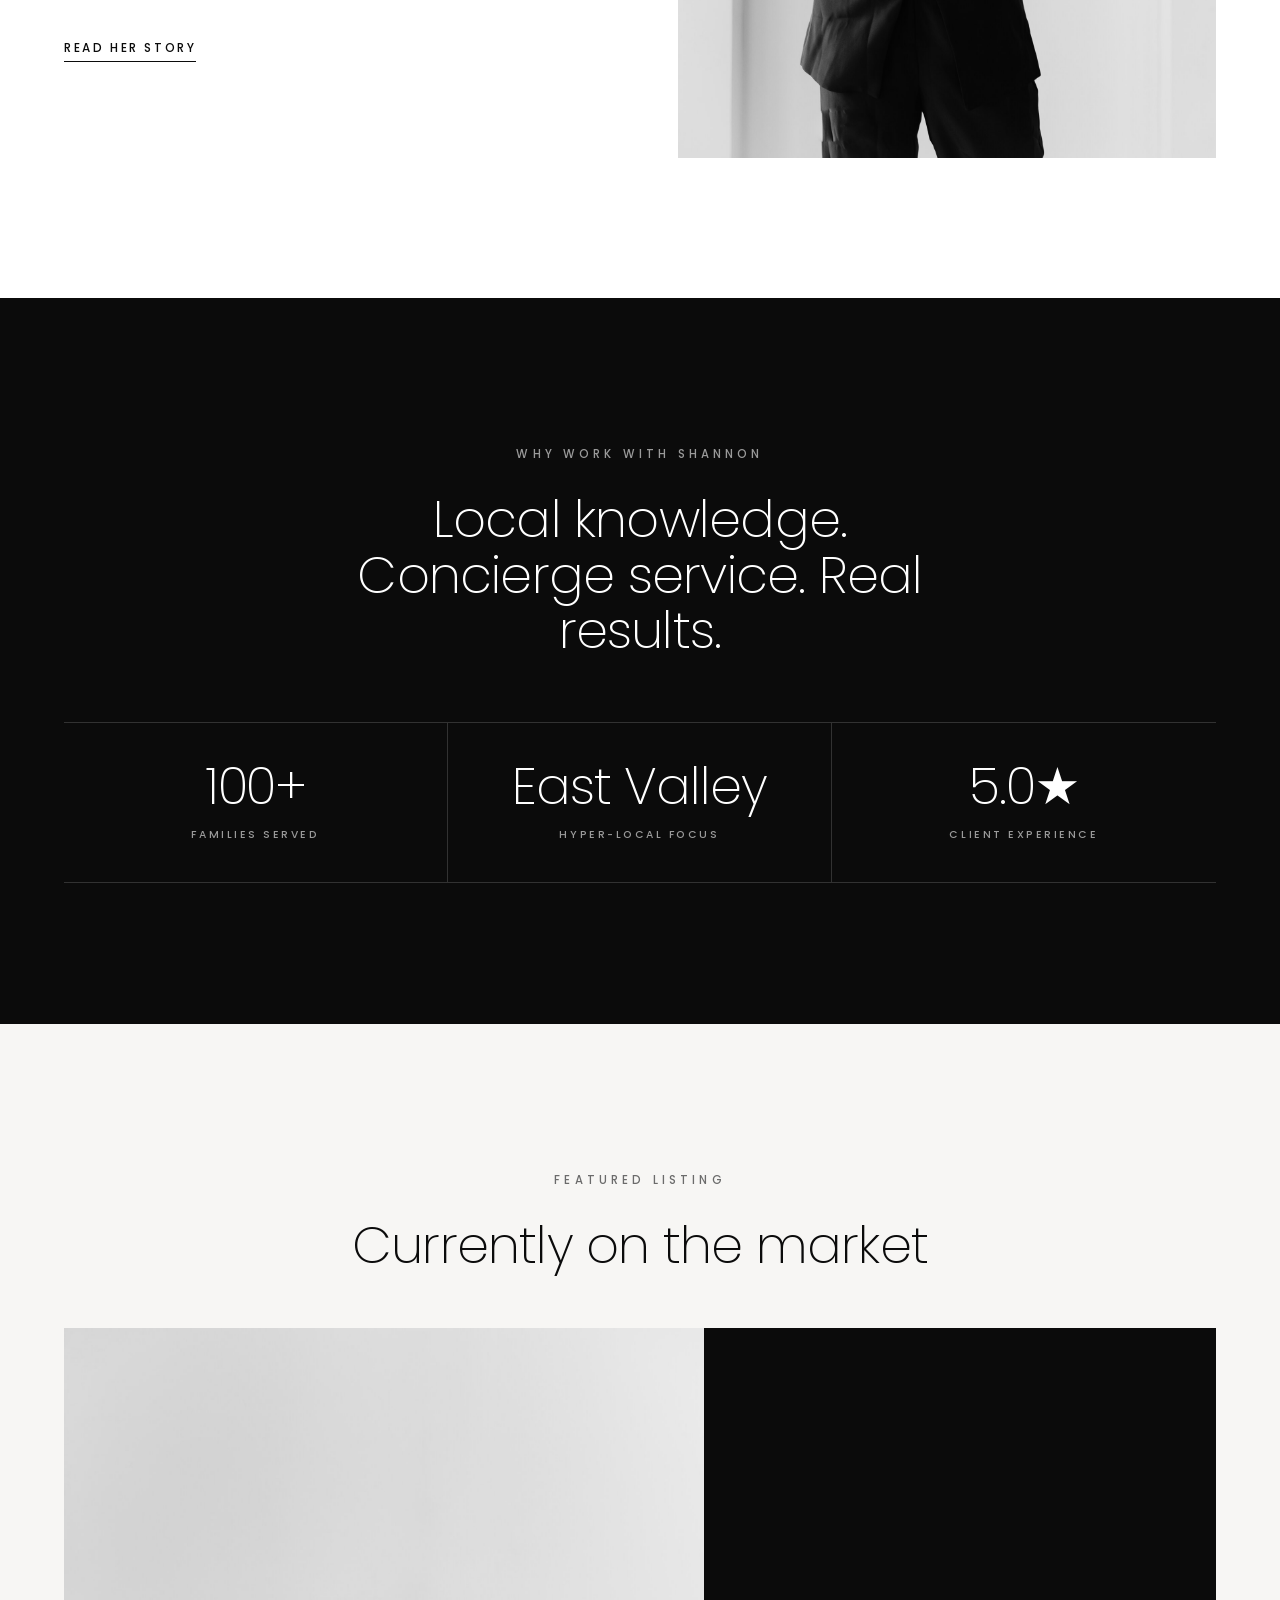
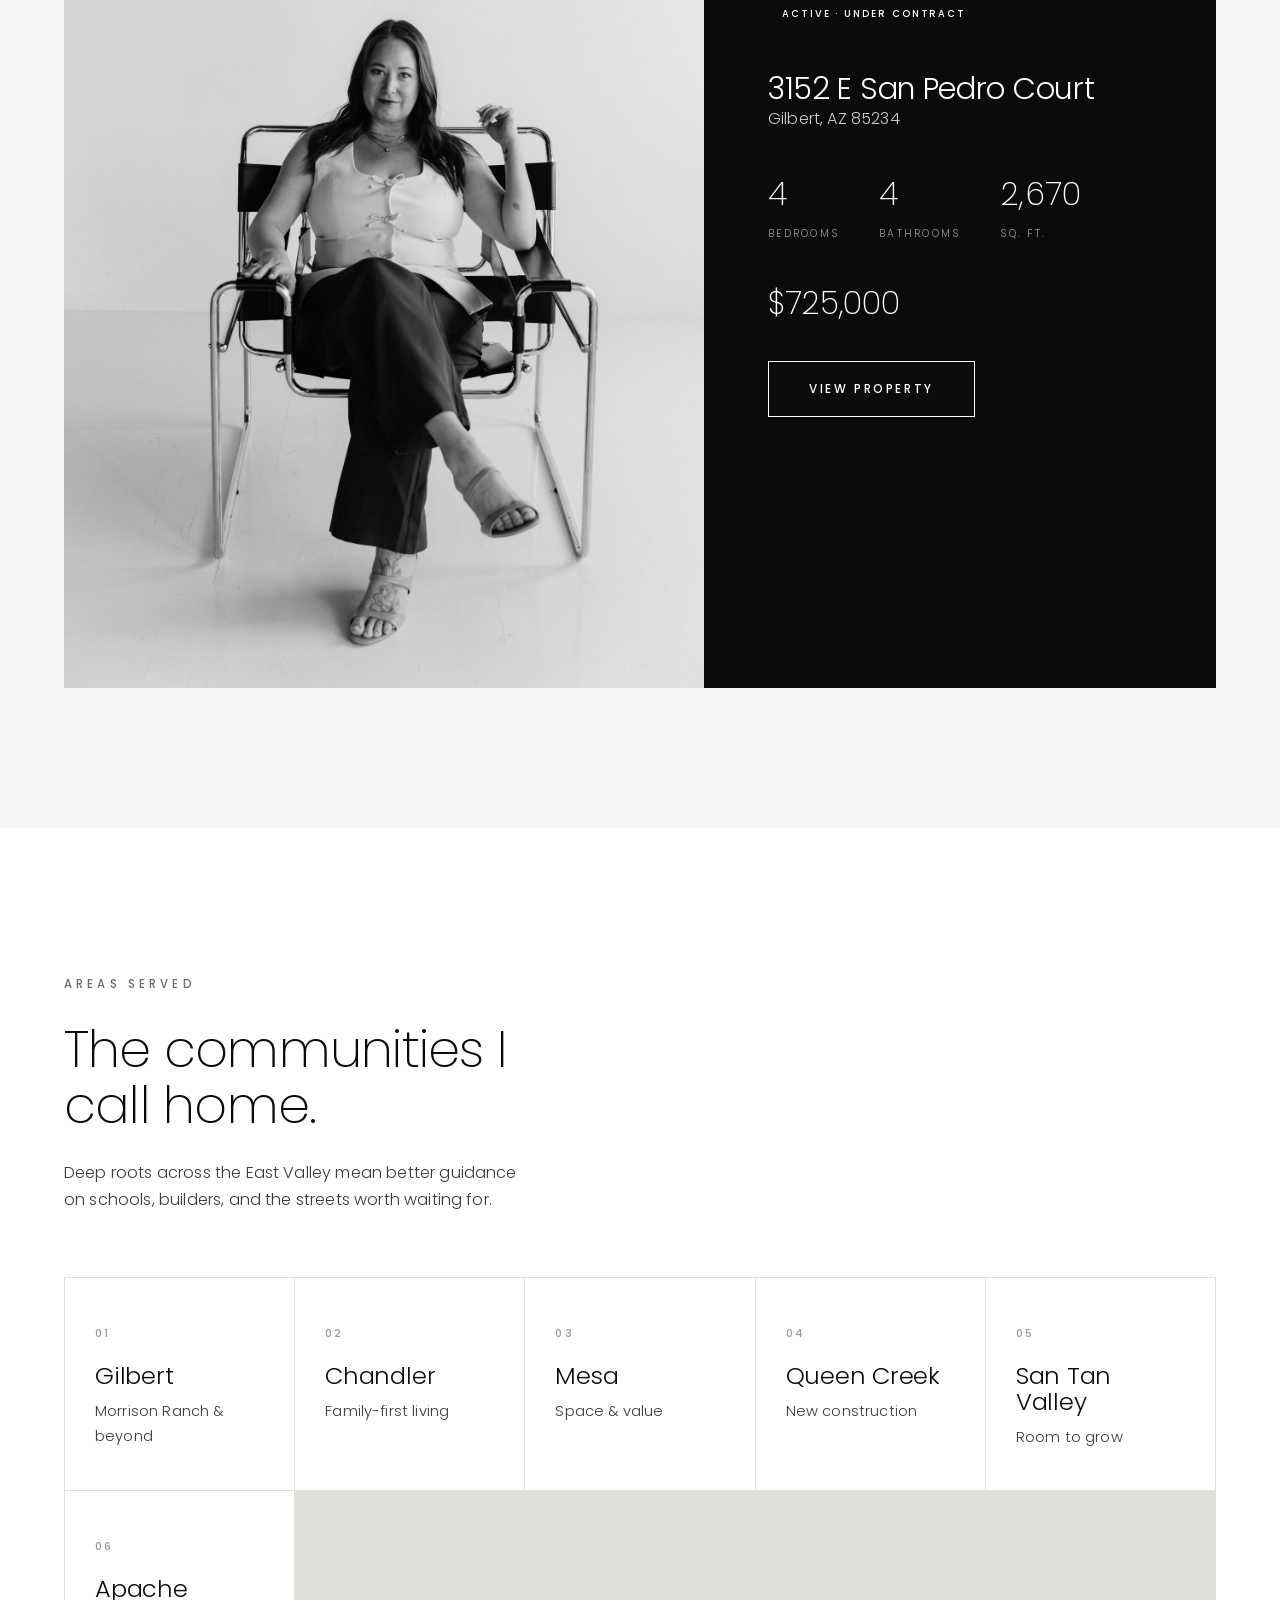
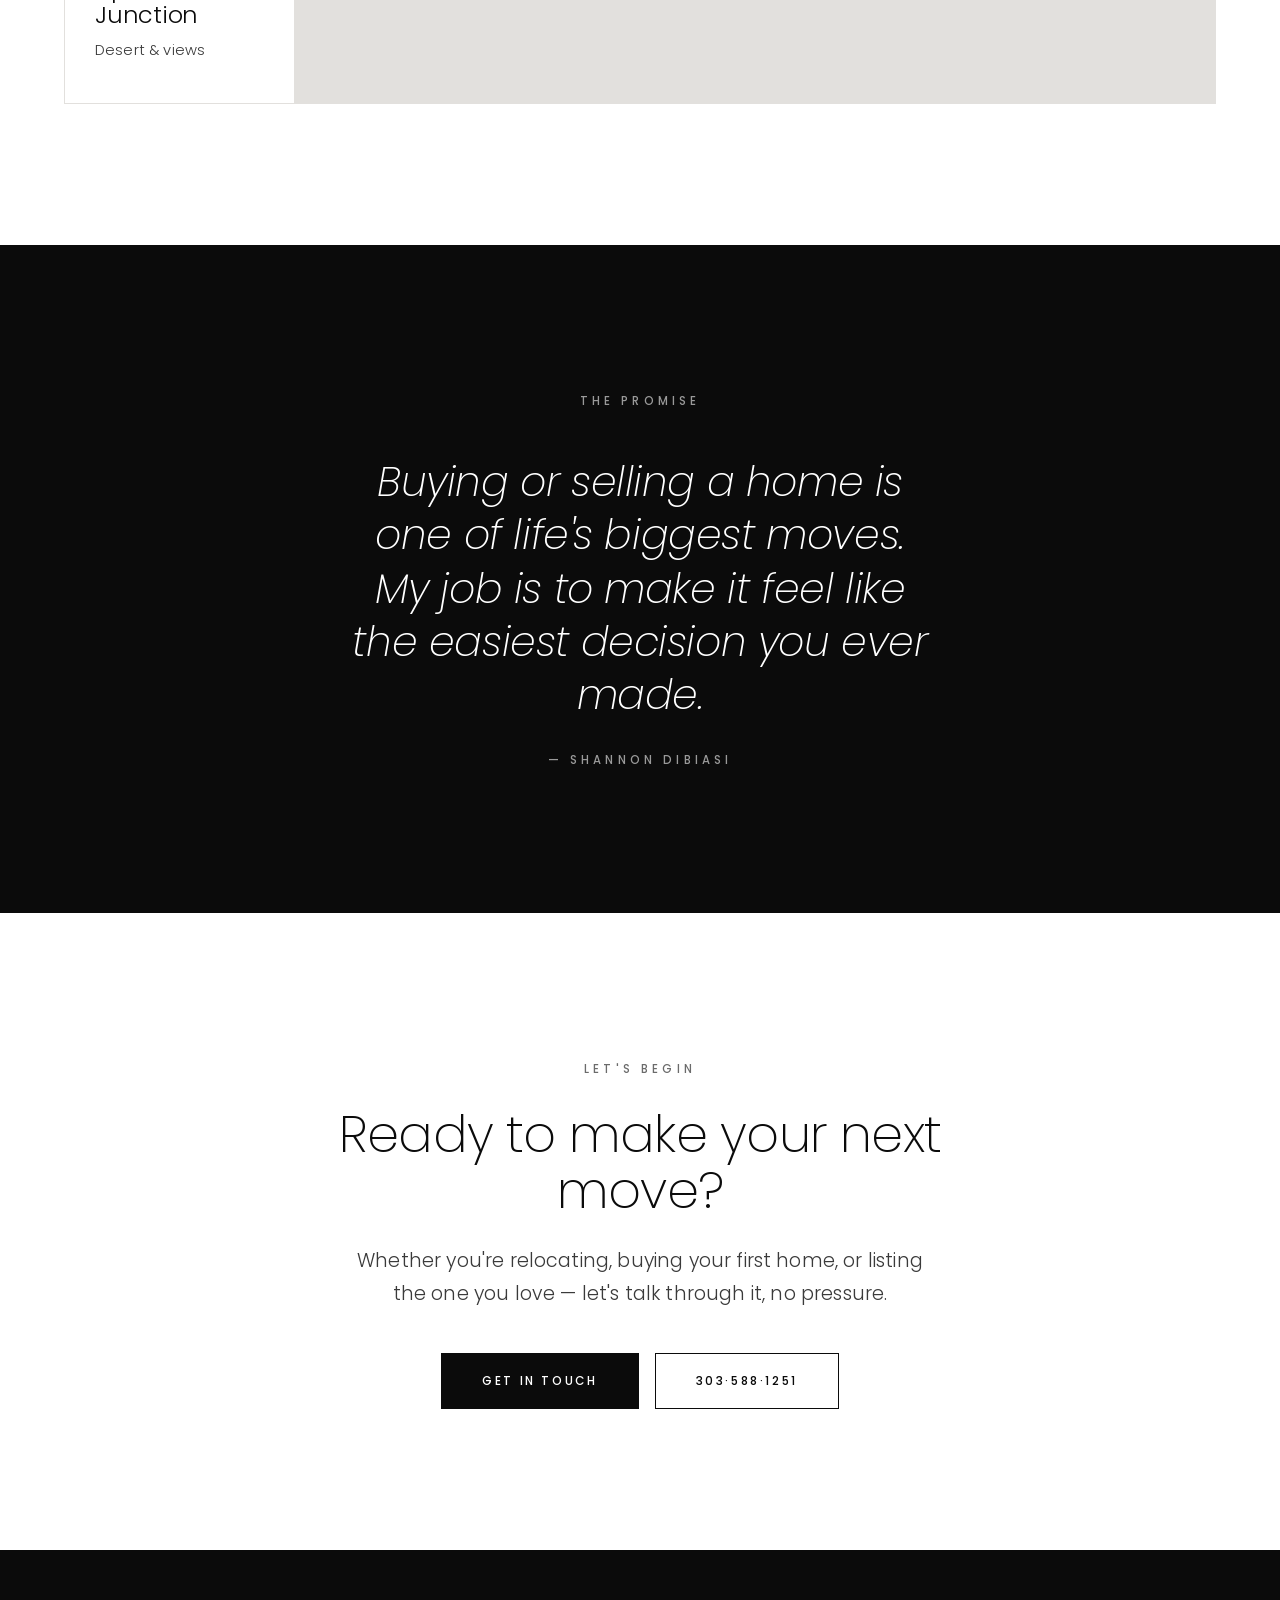
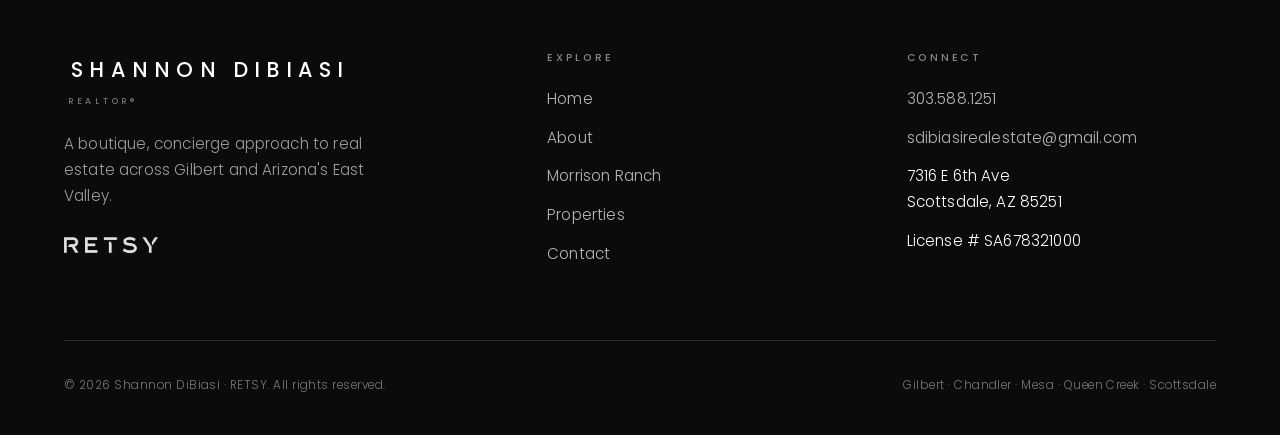
==== commit d6727d6e: "Update homepage title + rebuild Morrison Ranch page in Shannon's voice" ====
--- a/index.html
+++ b/index.html
@@ -3,22 +3,22 @@
 <head>
 <meta charset="UTF-8" />
 <meta name="viewport" content="width=device-width, initial-scale=1.0" />
-<title>Shannon DiBiasi · Gilbert &amp; East Valley Real Estate</title>
-<meta name="description" content="Shannon DiBiasi — top-producing REALTOR® with RETSY, guiding buyers and sellers through Gilbert, Morrison Ranch, and the East Valley of Arizona." />
+<title>Shannon DiBiasi · Morrison Ranch &amp; Gilbert AZ REALTOR®</title>
+<meta name="description" content="Shannon DiBiasi — Morrison Ranch resident and top-producing REALTOR® with RETSY, specializing in Morrison Ranch and Gilbert, AZ real estate, plus the greater East Valley." />
 <link rel="canonical" href="https://silly-axolotl-c16f99.netlify.app/" />
 <meta name="robots" content="index, follow, max-image-preview:large" />
 <meta name="author" content="Shannon DiBiasi" />
 <meta name="geo.region" content="US-AZ" />
 <meta name="geo.placename" content="Gilbert, Arizona" />
 <meta property="og:type" content="website" />
-<meta property="og:title" content="Shannon DiBiasi · Gilbert &amp; East Valley Real Estate" />
-<meta property="og:description" content="A boutique, concierge REALTOR® serving Gilbert, Morrison Ranch, and Arizona's East Valley — backed by RETSY." />
+<meta property="og:title" content="Shannon DiBiasi · Morrison Ranch &amp; Gilbert AZ REALTOR®" />
+<meta property="og:description" content="A Morrison Ranch resident and boutique, concierge REALTOR® serving Morrison Ranch, Gilbert, and Arizona's East Valley — backed by RETSY." />
 <meta property="og:url" content="https://silly-axolotl-c16f99.netlify.app/" />
 <meta property="og:site_name" content="Shannon DiBiasi Real Estate" />
 <meta property="og:image" content="https://silly-axolotl-c16f99.netlify.app/images/hero-laptop-bw.jpg" />
 <meta name="twitter:card" content="summary_large_image" />
-<meta name="twitter:title" content="Shannon DiBiasi · Gilbert &amp; East Valley Real Estate" />
-<meta name="twitter:description" content="A boutique, concierge REALTOR® serving Gilbert, Morrison Ranch, and Arizona's East Valley." />
+<meta name="twitter:title" content="Shannon DiBiasi · Morrison Ranch &amp; Gilbert AZ REALTOR®" />
+<meta name="twitter:description" content="Morrison Ranch resident and REALTOR® serving Morrison Ranch, Gilbert, and Arizona's East Valley." />
 <meta name="twitter:image" content="https://silly-axolotl-c16f99.netlify.app/images/hero-laptop-bw.jpg" />
 <link rel="preconnect" href="https://fonts.googleapis.com" />
 <link rel="preconnect" href="https://fonts.gstatic.com" crossorigin />
@@ -76,7 +76,7 @@
 <section class="hero">
   <div class="hero__bg"><img src="images/hero-laptop-bw.jpg" alt="Shannon DiBiasi, REALTOR®" /></div>
   <div class="hero__inner wrap">
-    <span class="eyebrow">Gilbert · Morrison Ranch · East Valley, AZ</span>
+    <span class="eyebrow">Morrison Ranch · Gilbert · East Valley, AZ</span>
     <h1 class="display mt-2">Real estate, <span class="serif-accent">elevated.</span></h1>
     <div class="hero__meta">
       <p class="lede">A boutique, concierge approach to buying and selling across Arizona's East Valley — backed by the reach of RETSY.</p>
--- a/css/styles.css
+++ b/css/styles.css
@@ -205,7 +205,7 @@
 .feature-prop__spec .l{font-size:.64rem;letter-spacing:.22em;text-transform:uppercase;color:var(--grey-400);margin-top:4px}
 
 /* ---------- Quote ---------- */
-.quote{max-width:30ch;margin-inline:auto;text-align:center}
+.quote{max-width:44rem;margin-inline:auto;text-align:center}
 .quote q{font-size:clamp(1.6rem,3.2vw,2.7rem);font-weight:200;font-style:italic;line-height:1.3;letter-spacing:-.01em;quotes:none}
 .quote .by{margin-top:30px}
 
@@ -249,28 +249,66 @@
 .reveal[data-d="2"]{transition-delay:.24s}
 .reveal[data-d="3"]{transition-delay:.36s}
 
-/* ---------- Mobile ---------- */
+/* ---------- Responsive ---------- */
+img{max-width:100%}
+.feature-prop__img img{max-width:none}
+
+/* Tablet */
+@media (max-width:1024px){
+  .footer__top{grid-template-columns:1.3fr 1fr 1fr;gap:36px}
+}
+
+/* Mobile menu + stacking */
 @media (max-width:900px){
+  .nav{padding:16px var(--gutter)}
+  .brand-name{font-size:1.02rem;letter-spacing:.26em}
+  .brand-sub{font-size:.5rem;letter-spacing:.34em}
   .nav-links{
     position:fixed;inset:0;background:var(--ink);color:#fff;
     flex-direction:column;justify-content:center;gap:30px;
     transform:translateX(100%);transition:transform .55s var(--ease);
+    padding:0 24px;
   }
   .nav-links.open{transform:none}
-  .nav-links a{font-size:1.1rem;letter-spacing:.16em}
+  .nav-links a{font-size:1.15rem;letter-spacing:.16em}
   .nav-links a:not(.btn)::after{display:none}
   .nav-links .btn{--pad:15px 34px;font-size:.74rem;margin-top:8px}
   .burger{display:flex}
   .nav--dark:not(.nav--scrolled) .burger{color:#fff}
+
   .split,.contact-grid,.feature-prop{grid-template-columns:1fr}
-  .feature-prop__img img,.feature-prop__img{min-height:380px}
-  .footer__top{grid-template-columns:1fr;gap:40px}
+  .split{gap:40px}
+  .split__media img,.split__media--tall img{aspect-ratio:4/5;max-height:70vh}
   .split__order-img{order:-1}
-}
-@media (max-width:560px){
+  .feature-prop{min-height:0}
+  .feature-prop__img img,.feature-prop__img{min-height:340px;max-height:60vh}
+  .footer__top{grid-template-columns:1fr;gap:36px}
+  .scroll-cue{display:none}
+  .hero__inner{padding-bottom:56px}
+}
+
+/* Phones */
+@media (max-width:600px){
+  :root{--gutter:20px}
+  .section{padding-block:56px}
+  .display{font-size:clamp(2.2rem,10vw,3.4rem)}
+  .h2{font-size:clamp(1.7rem,6.5vw,2.4rem)}
+  .page-hero{padding-top:130px}
+  .hero__meta{gap:20px}
+  .hero__meta .btn{width:100%;justify-content:center}
   .stats{grid-template-columns:1fr}
-  .stat{border-right:0;border-bottom:1px solid var(--line)}
+  .stat{border-right:0;border-bottom:1px solid var(--line);padding:28px 14px}
   .section--ink .stat{border-color:rgba(255,255,255,.16)}
   .stat:last-child{border-bottom:0}
-  .hero__meta{gap:22px}
-}
+  .area-grid{grid-template-columns:1fr 1fr}
+  .prop-grid{grid-template-columns:1fr}
+  .feature-prop__panel{padding:40px 26px}
+  .footer__bottom{flex-direction:column;align-items:flex-start;gap:8px}
+  .quote q{font-size:clamp(1.4rem,6vw,2rem)}
+}
+
+/* Small phones */
+@media (max-width:380px){
+  .area-grid{grid-template-columns:1fr}
+  .brand-name{font-size:.92rem}
+}
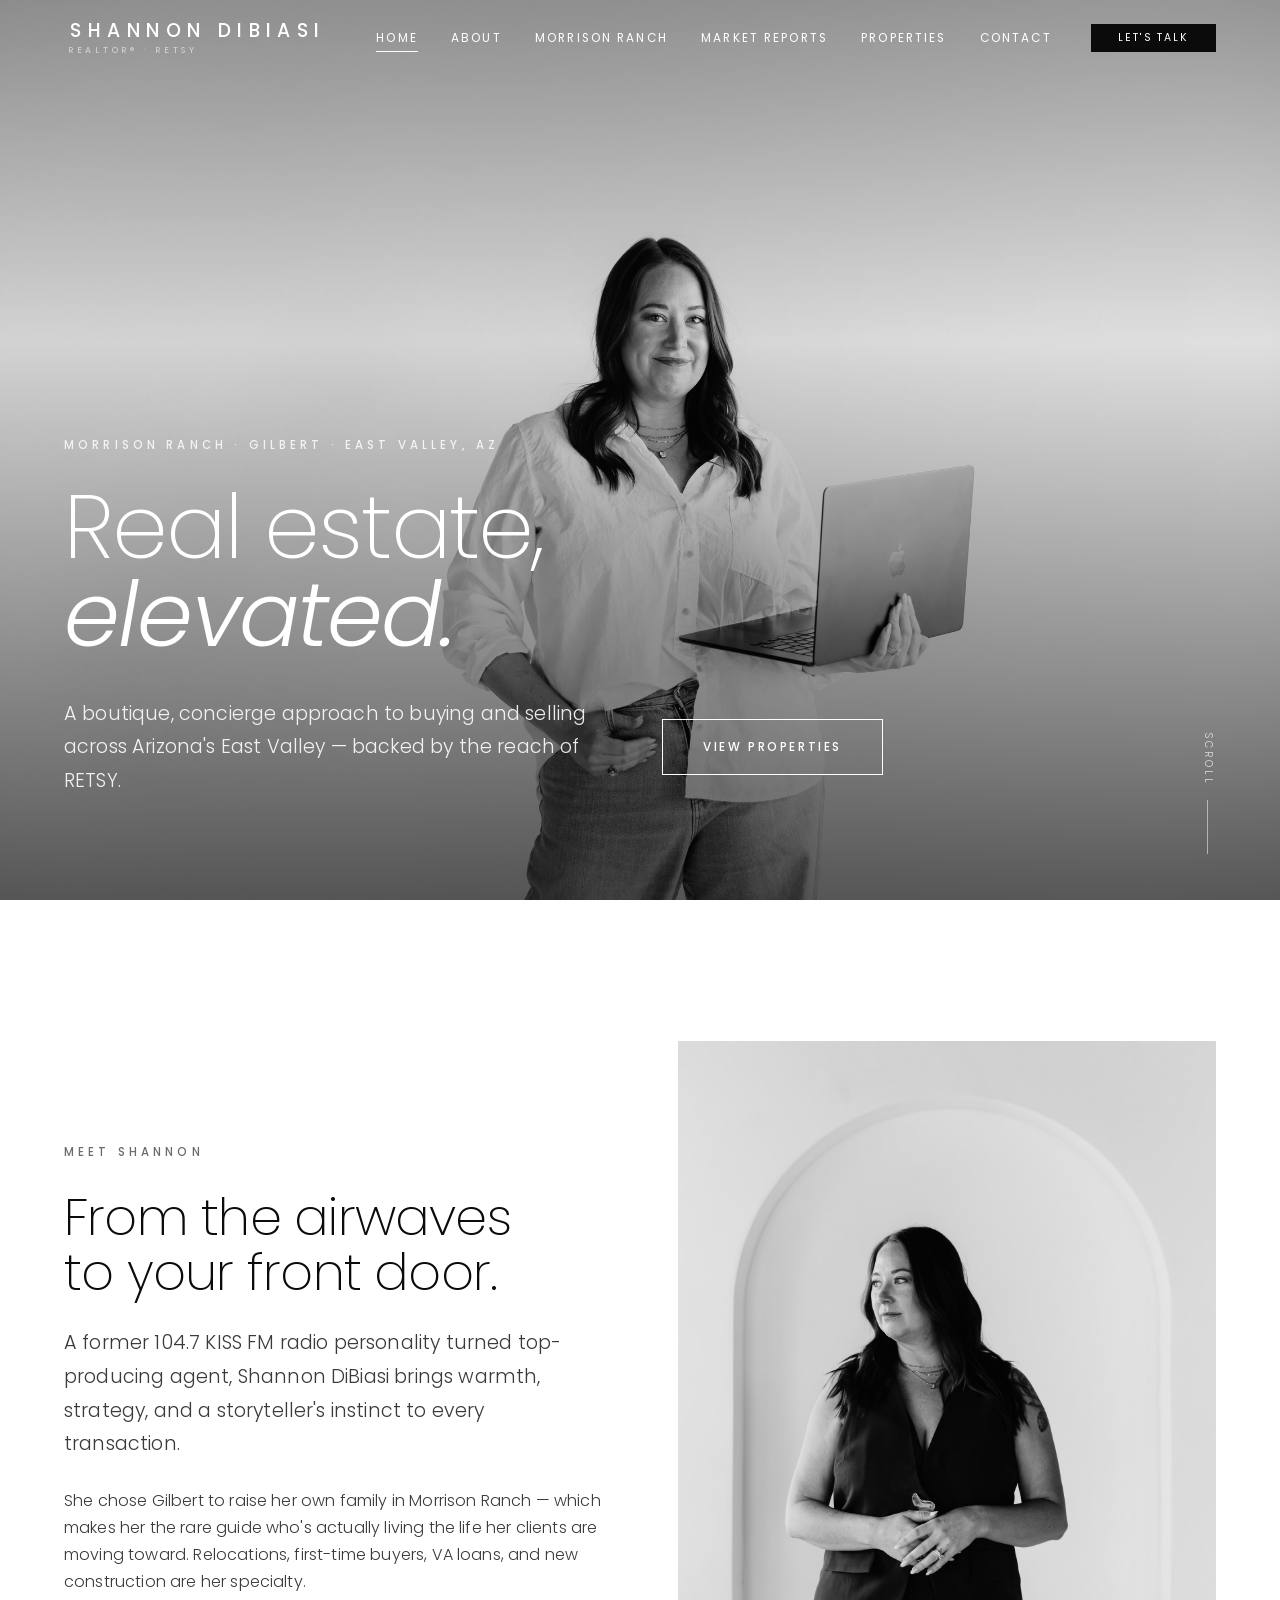
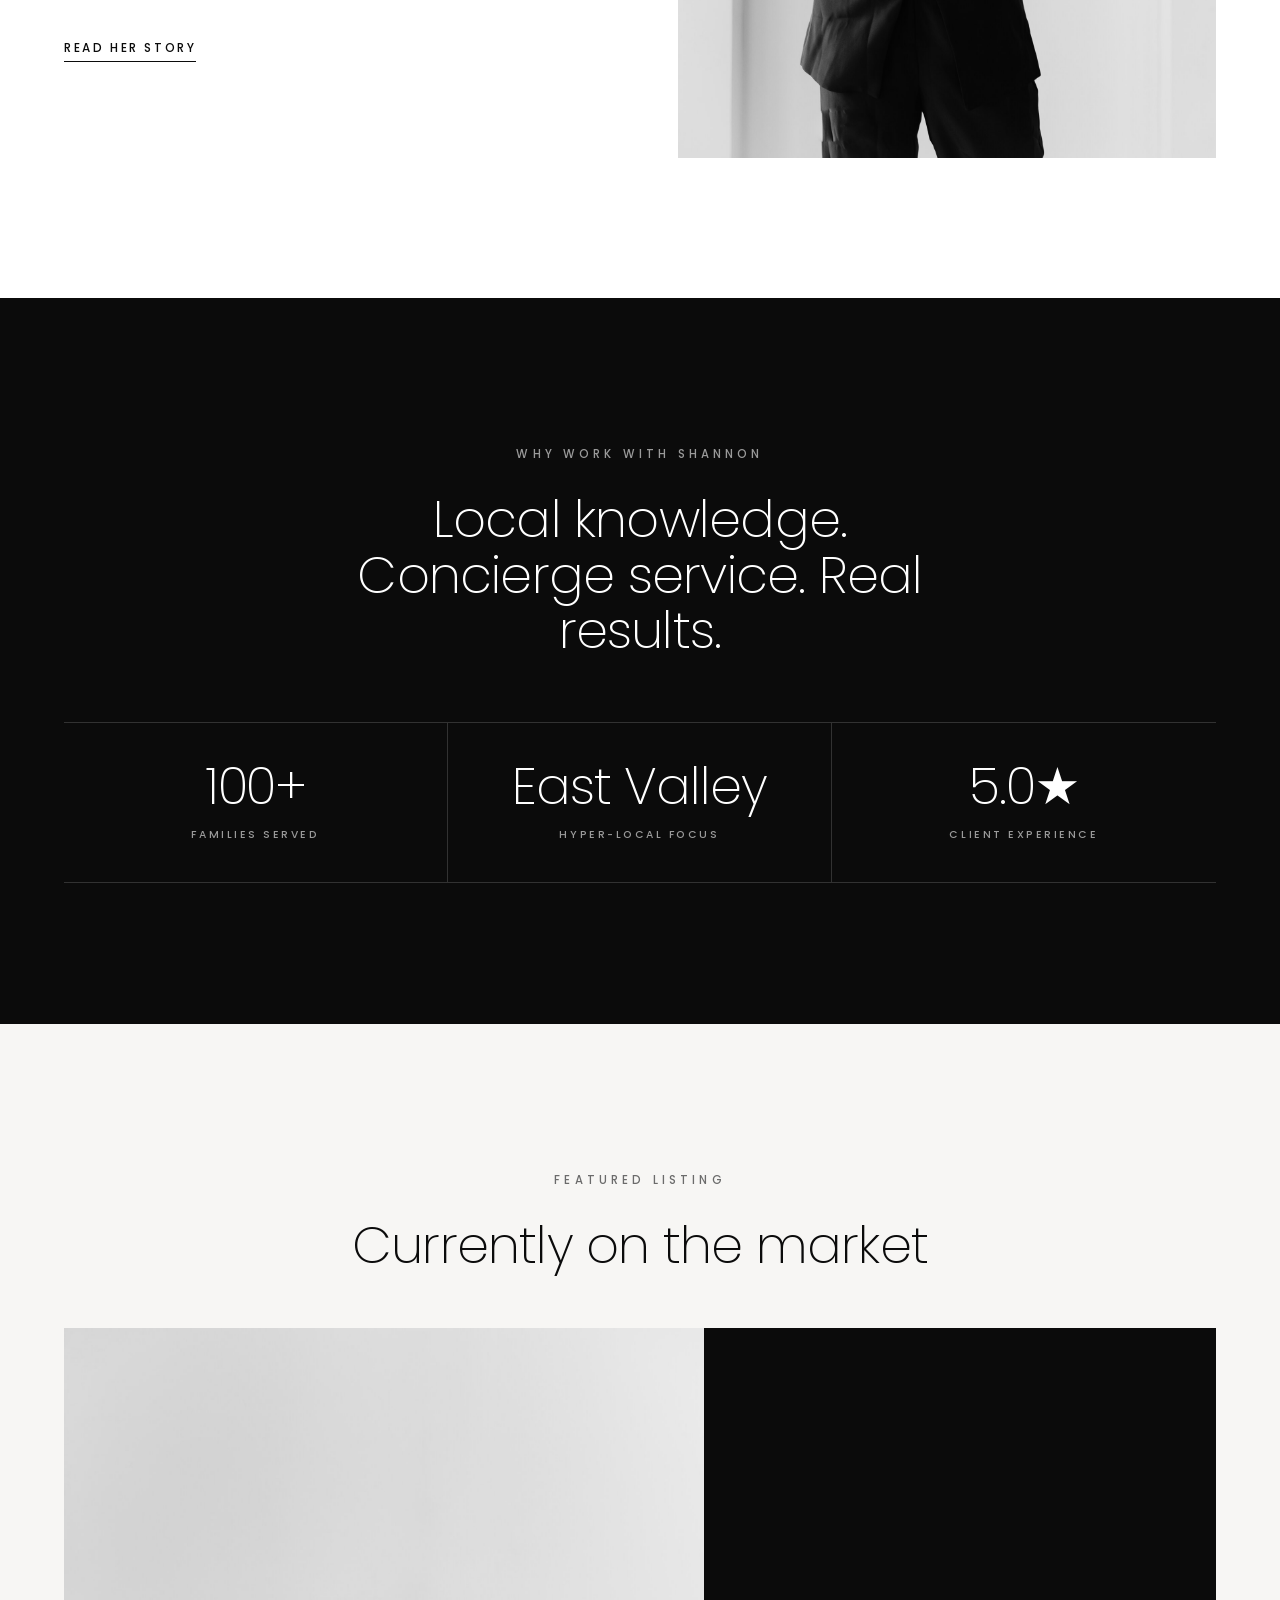
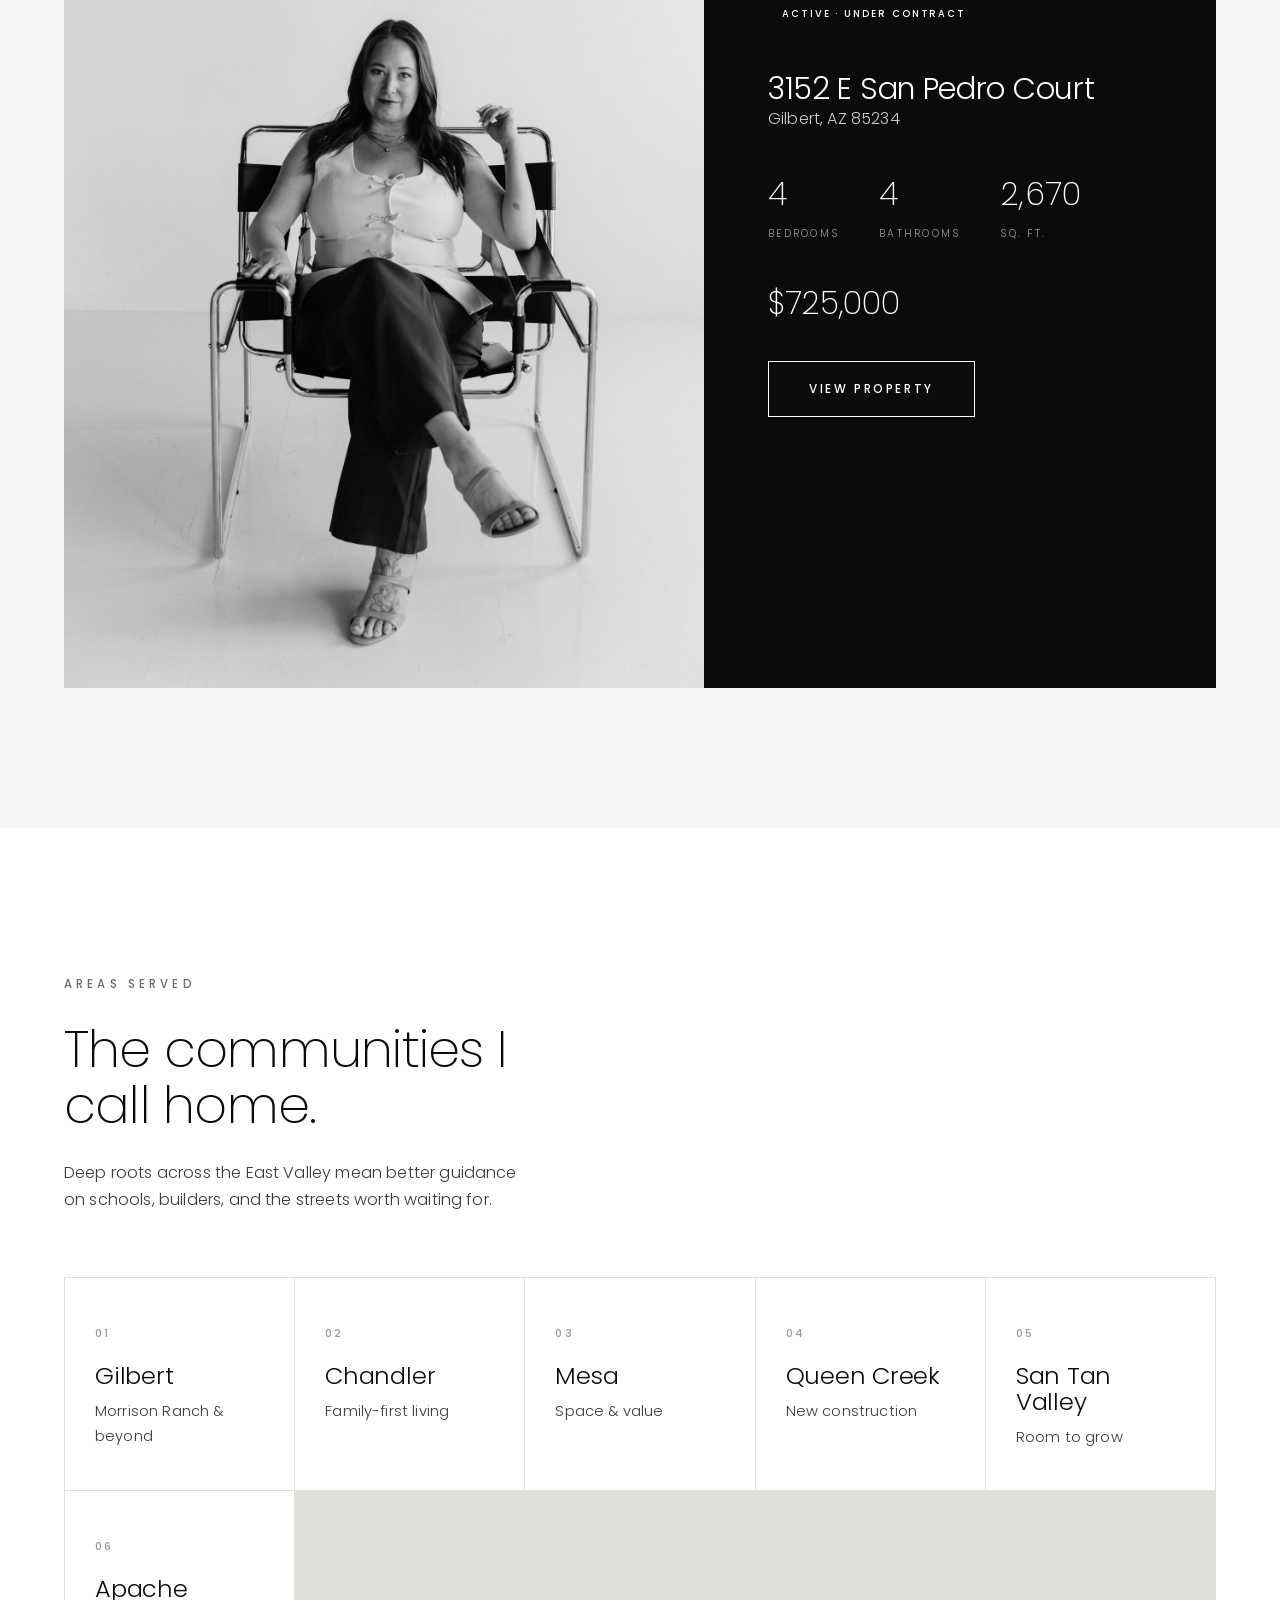
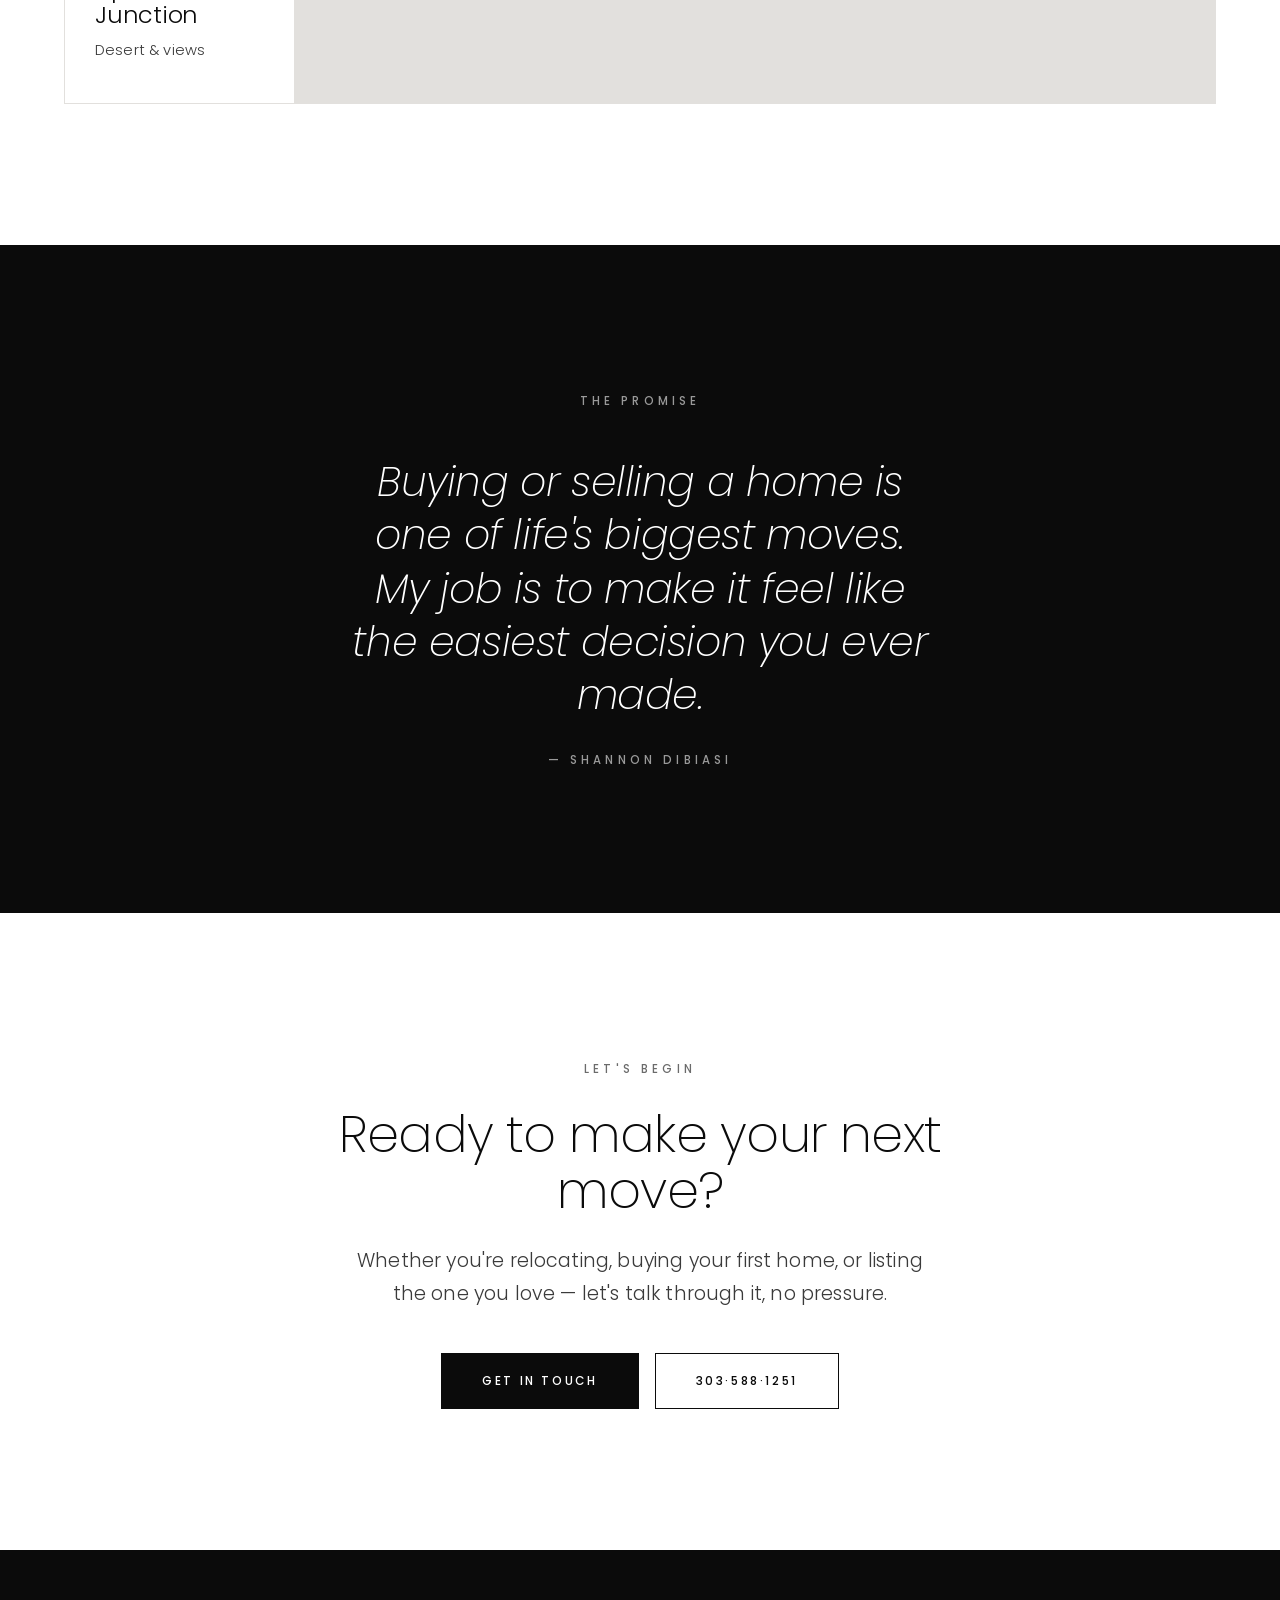
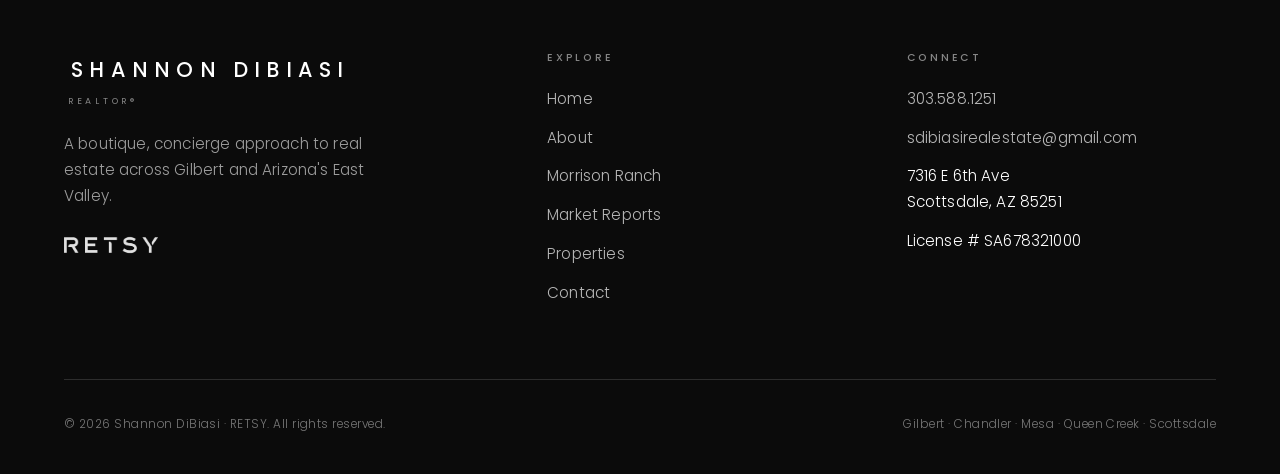
==== commit d3297fdc: "Add Market Reports nav link + sitemap update" ====
--- a/index.html
+++ b/index.html
@@ -65,6 +65,7 @@
     <a href="index.html" class="active">Home</a>
     <a href="about.html">About</a>
     <a href="morrison-ranch.html">Morrison Ranch</a>
+    <a href="blog/index.html">Market Reports</a>
     <a href="properties.html">Properties</a>
     <a href="contact.html">Contact</a>
     <a href="contact.html" class="btn nav-cta">Let's Talk</a>
@@ -203,6 +204,7 @@
           <li><a href="index.html">Home</a></li>
           <li><a href="about.html">About</a></li>
           <li><a href="morrison-ranch.html">Morrison Ranch</a></li>
+          <li><a href="blog/index.html">Market Reports</a></li>
           <li><a href="properties.html">Properties</a></li>
           <li><a href="contact.html">Contact</a></li>
         </ul>
